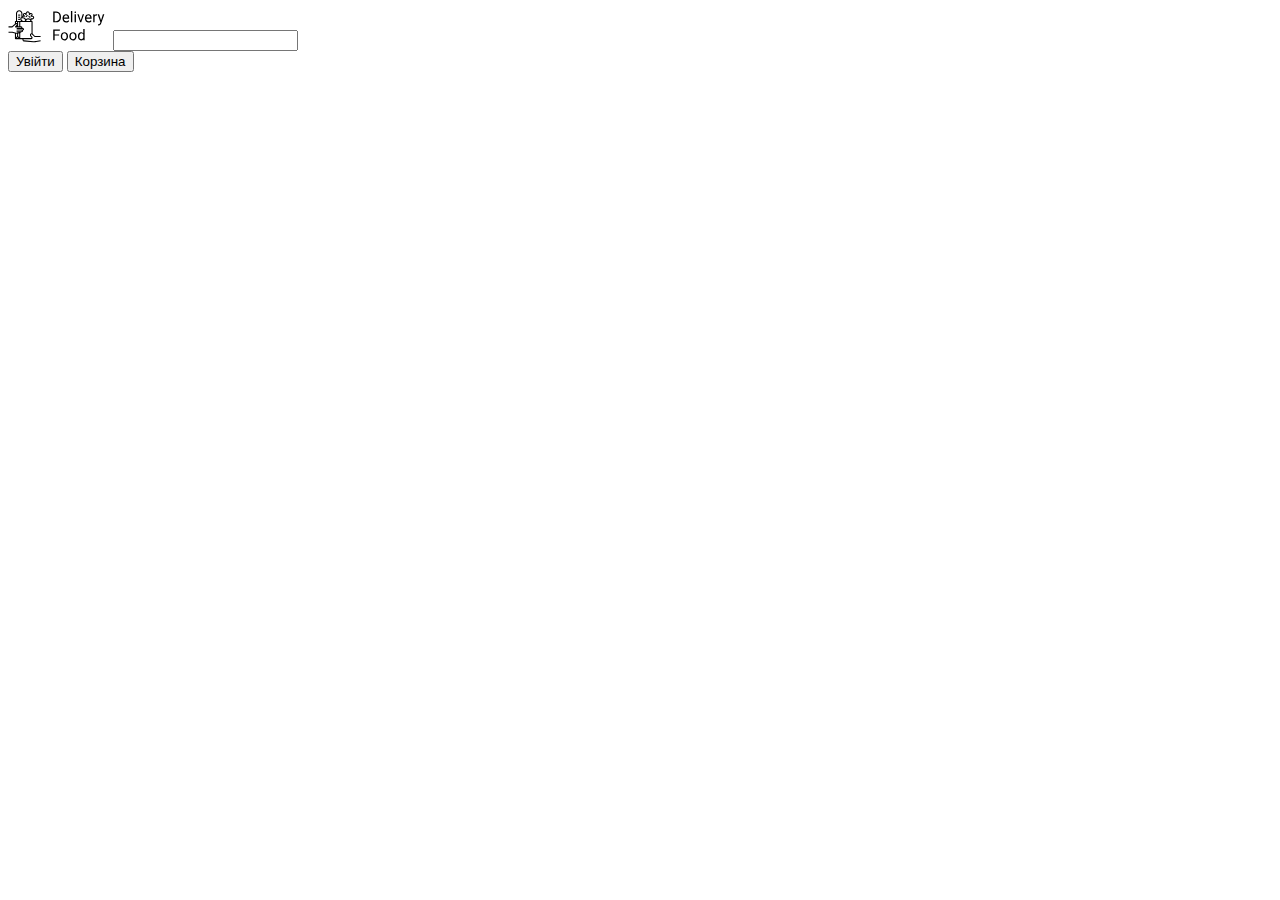
==== index.html @ 62c5caa9 "add Project" ====
<!DOCTYPE html>
<html lang="en">

<head>
    <meta charset="UTF-8">
    <meta http-equiv="X-UA-Compatible" content="IE=edge">
    <meta name="viewport" content="width=device-width, initial-scale=1.0">
    <title>Delivery</title>
    <link rel="styleheet" href="css/style.css">
</head>

<body>
    <div class="container">
        <!-- Шапка сторінки -->
        <header class="header">
            <!-- Лого -->
            <img src="img\logo.svg" alt="Logo" class="logo">
            <input type="text" class="input search-input">
            <div class="buttons">
                <button class="button">
                    Увійти
                </button>

                <button class="button">
                    Корзина
                </button>
            </div>
        </header>
    </div>
</body>
</html>
---- css/style.css ----
*{
    box-sizing: border-box;
}

.container{
    max-width: 1200px;
    margin: auto;
}

.header{
    display: flex;
    align-items: center;
    justify-content: space-between;
}

.search-input{
    background: #FFFFFF;
    border: 1px solid #D9D9D9;
    border-radius: 2px;
    height: 40px;
    width: 690px;
    font-size: 16px;
    line-height: 24px;
    background-image: url(../img/home.svg);
    background-repeat: no-repeat;
}
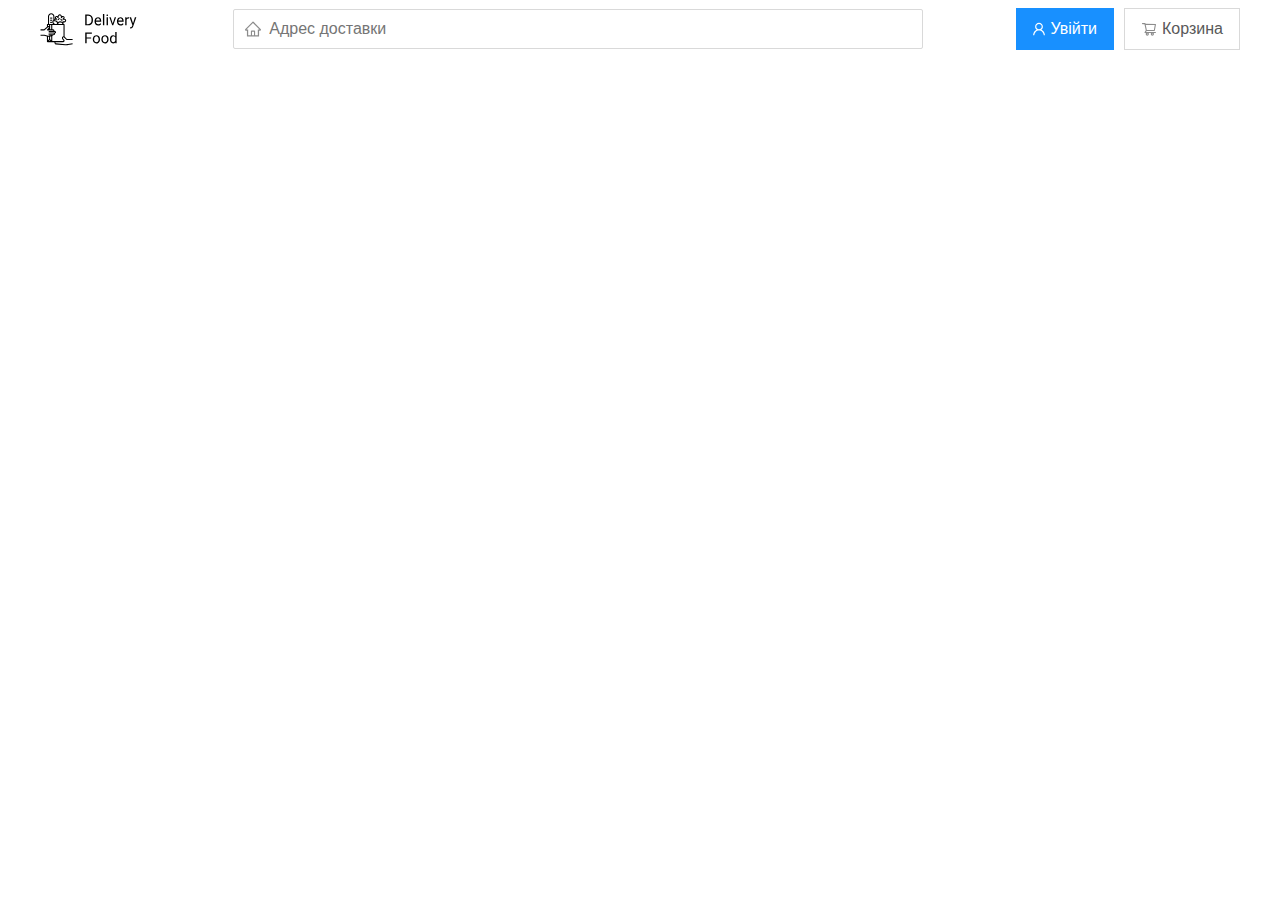
==== commit b3040ca3: "fix errors" ====
--- a/index.html
+++ b/index.html
@@ -1,12 +1,12 @@
 <!DOCTYPE html>
-<html lang="en">
+<html lang="X-UA-Compatible">
 
 <head>
     <meta charset="UTF-8">
     <meta http-equiv="X-UA-Compatible" content="IE=edge">
     <meta name="viewport" content="width=device-width, initial-scale=1.0">
     <title>Delivery</title>
-    <link rel="styleheet" href="css/style.css">
+    <link rel="stylesheet" href="css/style.css">
 </head>
 
 <body>
@@ -15,14 +15,16 @@
         <header class="header">
             <!-- Лого -->
             <img src="img\logo.svg" alt="Logo" class="logo">
-            <input type="text" class="input search-input">
+            <input type="text" class="input search-input" placeholder="Aдрес доставки">
             <div class="buttons">
-                <button class="button">
-                    Увійти
+                <button class="button button-primary">
+                    <img src="img/user.svg" alt="user" class="button-icon">
+                    <span classa="button-text">Увійти</span>
                 </button>
 
                 <button class="button">
-                    Корзина
+                    <img src="img/shopping-cart.svg" alt="shopping cart" class="button-icon">
+                    <span classa="button-text">Корзина</span>
                 </button>
             </div>
         </header>
--- a/css/style.css
+++ b/css/style.css
@@ -23,4 +23,34 @@
     line-height: 24px;
     background-image: url(../img/home.svg);
     background-repeat: no-repeat;
-}+    background-position: left 11px center;
+    padding-left: 35px;
+}
+
+.buttons{
+    display: flex;
+    align-items: center;
+}
+
+.button{
+    display: flex;
+    align-items: center;
+    padding: 8px 16px;
+    background: #FFFFFF;
+    border: 1px solid #D9D9D9;
+    box-shadow: 0px 0px 2px rgba(0, 0, 0, 0.0015);
+    color: #595959;
+    font-size: 16px;
+    line-height: 24px;
+}
+
+.button-primary{
+    background: #1890FF;
+    border: 1px solid #1890FF;
+    color: #FFFFFF;
+    margin-right: 10px;
+}
+
+.button-icon{
+    margin-right: 6px;
+}
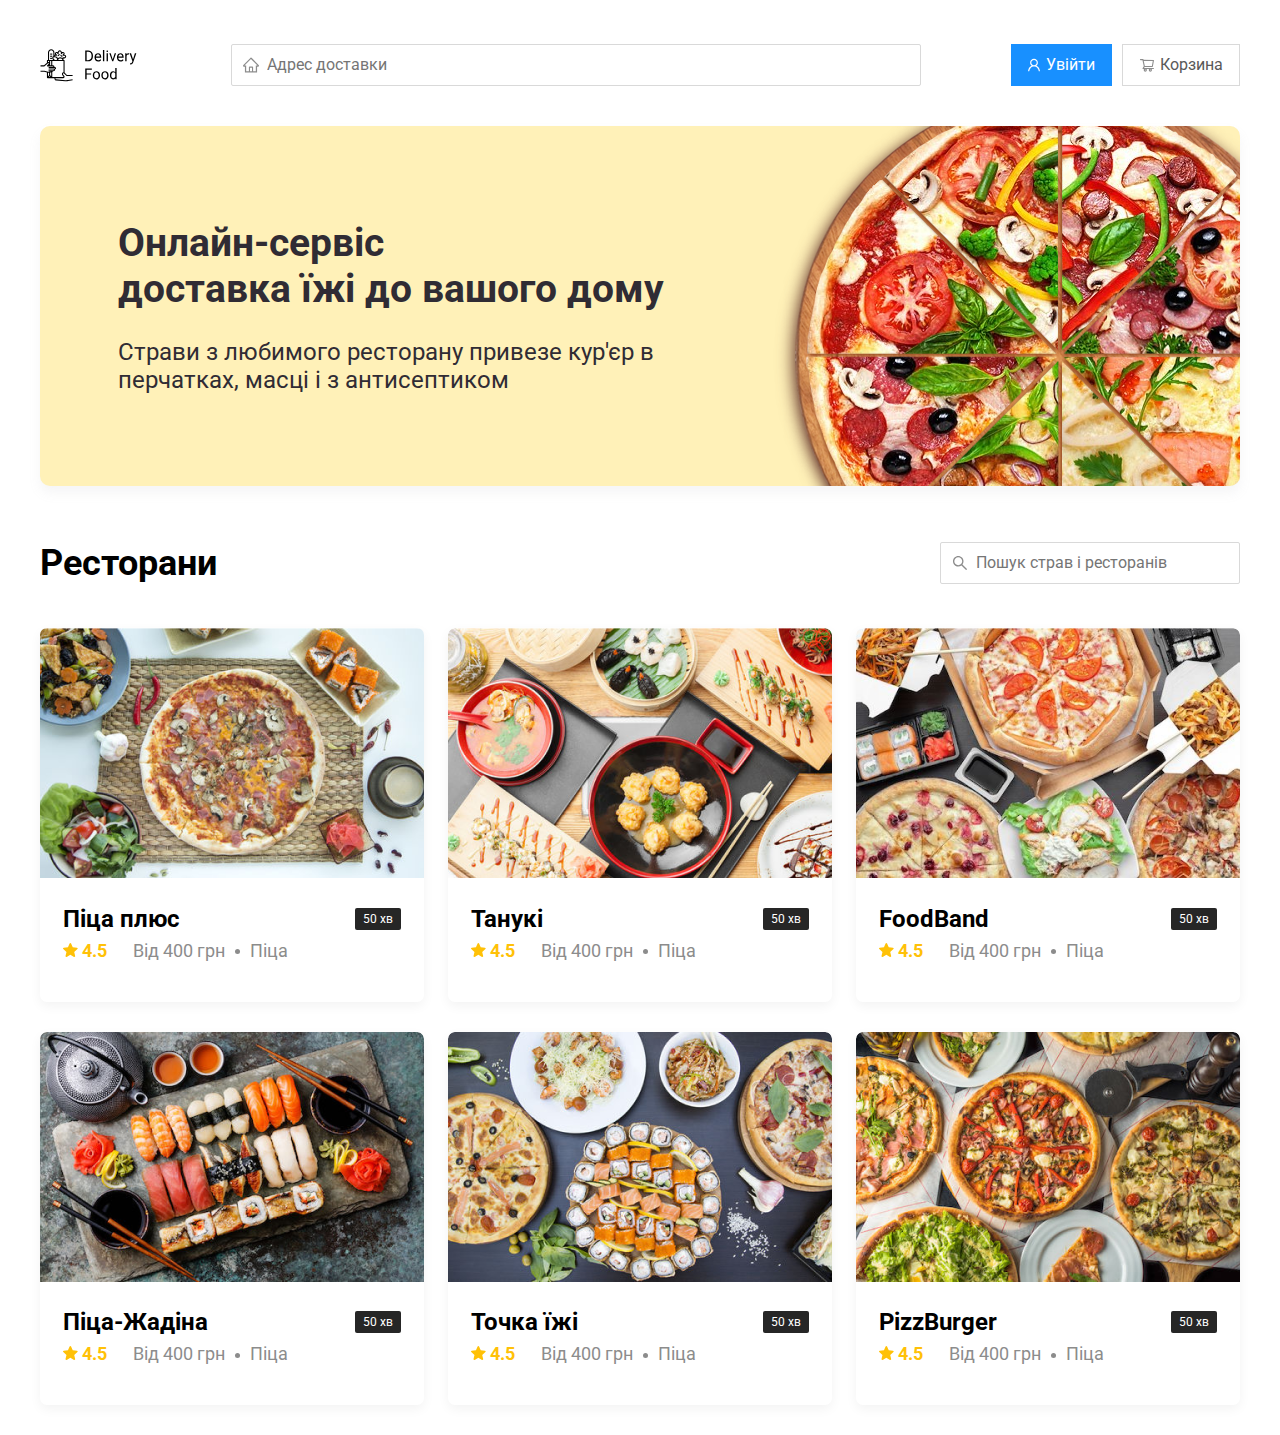
==== commit de21443b: "add cards and promo" ====
--- a/index.html
+++ b/index.html
@@ -6,7 +6,9 @@
     <meta http-equiv="X-UA-Compatible" content="IE=edge">
     <meta name="viewport" content="width=device-width, initial-scale=1.0">
     <title>Delivery</title>
+    <link href="https://fonts.googleapis.com/css2?family=Roboto:wght@400;700&display=swap" rel="stylesheet">
     <link rel="stylesheet" href="css/style.css">
+    <link rel="stylesheet" href="css/normalize.css">
 </head>
 
 <body>
@@ -15,7 +17,7 @@
         <header class="header">
             <!-- Лого -->
             <img src="img\logo.svg" alt="Logo" class="logo">
-            <input type="text" class="input search-input" placeholder="Aдрес доставки">
+            <input type="text" class="input input-adress" placeholder="Aдрес доставки">
             <div class="buttons">
                 <button class="button button-primary">
                     <img src="img/user.svg" alt="user" class="button-icon">
@@ -28,6 +30,148 @@
                 </button>
             </div>
         </header>
+
+        <section class="promo">
+            <h1 class="promo-title">Онлайн-сервіс <br /> доставка їжі до вашого дому</h1>
+            <p class="promo-text">Страви з любимого ресторану привезе кур'єр в перчатках, масці і з антисептиком</p>
+        </section>
+            
+        <section class="restaurants">
+            <div class="section-heading">
+                <h2 class="section-title">Ресторани</h2>
+                <input type="text" class="input input-search" placeholder="Пошук страв і ресторанів">
+            </div>
+
+                             
+            <div class="cards">
+                <div class="card">
+                    <img src="img/image-1.png" alt="image" class="card-image">
+                    <div class="card-text">
+                        <div class="card-heading">
+                            <h3 class="card-title">Піца плюс</h3>
+                            <span class="card-tag tag">50 хв</span>
+                        </div>
+                        <!-- car-heading -->
+                        <div class="card-info">
+                            <div class="rating">
+                                <img src="img/rating.svg" alt="image" class="rating-star">
+                                4.5
+                            </div>
+                            <div class="price">Від 400 грн</div>
+                            <div class="category">Піца</div>
+                        </div>
+                        <!-- card-info -->
+                    </div>
+                </div>
+                <!-- card --> 
+
+                <div class="card">
+                    <img src="img/image-2.png" alt="image" class="card-image">
+                    <div class="card-text">
+                        <div class="card-heading">
+                            <h3 class="card-title">Танукі</h3>
+                            <span class="card-tag tag">50 хв</span>
+                        </div>
+                        <!-- car-heading -->
+                        <div class="card-info">
+                            <div class="rating">
+                                <img src="img/rating.svg" alt="image" class="rating-star">
+                                4.5
+                            </div>
+                            <div class="price">Від 400 грн</div>
+                            <div class="category">Піца</div>
+                        </div>
+                        <!-- card-info -->
+                    </div>
+                </div>
+                <!-- card --> 
+
+                <div class="card">
+                    <img src="img/image-3.png" alt="image" class="card-image">
+                    <div class="card-text">
+                        <div class="card-heading">
+                            <h3 class="card-title">FoodBand</h3>
+                            <span class="card-tag tag">50 хв</span>
+                        </div>
+                        <!-- car-heading -->
+                        <div class="card-info">
+                            <div class="rating">
+                                <img src="img/rating.svg" alt="image" class="rating-star">
+                                4.5
+                            </div>
+                            <div class="price">Від 400 грн</div>
+                            <div class="category">Піца</div>
+                        </div>
+                        <!-- card-info -->
+                    </div>
+                </div>
+                <!-- card --> 
+
+                <div class="card">
+                    <img src="img/image-4.png" alt="image" class="card-image">
+                    <div class="card-text">
+                        <div class="card-heading">
+                            <h3 class="card-title">Піца-Жадіна</h3>
+                            <span class="card-tag tag">50 хв</span>
+                        </div>
+                        <!-- car-heading -->
+                        <div class="card-info">
+                            <div class="rating">
+                                <img src="img/rating.svg" alt="image" class="rating-star">
+                                4.5
+                            </div>
+                            <div class="price">Від 400 грн</div>
+                            <div class="category">Піца</div>
+                        </div>
+                        <!-- card-info -->
+                    </div>
+                </div>
+                <!-- card --> 
+
+                <div class="card">
+                    <img src="img/image-5.png" alt="image" class="card-image">
+                    <div class="card-text">
+                        <div class="card-heading">
+                            <h3 class="card-title">Точка їжі</h3>
+                            <span class="card-tag tag">50 хв</span>
+                        </div>
+                        <!-- car-heading -->
+                        <div class="card-info">
+                            <div class="rating">
+                                <img src="img/rating.svg" alt="image" class="rating-star">
+                                4.5
+                            </div>
+                            <div class="price">Від 400 грн</div>
+                            <div class="category">Піца</div>
+                        </div>
+                        <!-- card-info -->
+                    </div>
+                </div>
+                <!-- card --> 
+
+                <div class="card">
+                    <img src="img/image-6.png" alt="image" class="card-image">
+                    <div class="card-text">
+                        <div class="card-heading">
+                            <h3 class="card-title">PizzBurger</h3>
+                            <span class="card-tag tag">50 хв</span>
+                        </div>
+                        <!-- car-heading -->
+                        <div class="card-info">
+                            <div class="rating">
+                                <img src="img/rating.svg" alt="image" class="rating-star">
+                                4.5
+                            </div>
+                            <div class="price">Від 400 грн</div>
+                            <div class="category">Піца</div>
+                        </div>
+                        <!-- card-info -->
+                    </div>
+                </div>
+                <!-- card --> 
+            </div>
+            <!-- cards --> 
+        </section>
     </div>
 </body>
 </html>--- a/css/style.css
+++ b/css/style.css
@@ -11,20 +11,34 @@
     display: flex;
     align-items: center;
     justify-content: space-between;
-}
-
-.search-input{
+    margin-bottom: 40px;
+}
+
+.input{
     background: #FFFFFF;
     border: 1px solid #D9D9D9;
-    border-radius: 2px;
-    height: 40px;
-    width: 690px;
+    border-radius: 2px; 
     font-size: 16px;
     line-height: 24px;
-    background-image: url(../img/home.svg);
+    padding: 8px;
+    padding-left: 35px;
     background-repeat: no-repeat;
     background-position: left 11px center;
-    padding-left: 35px;
+}
+
+.input-adress{
+    width: 690px;
+    background-image: url(../img/home.svg);
+}
+
+.input-search{
+    width: 300px;
+    background-image: url(../img/search.svg);
+}
+
+body{
+    font-family: 'Roboto', sans-serif;
+    padding-top: 44px;
 }
 
 .buttons{
@@ -54,3 +68,136 @@
 .button-icon{
     margin-right: 6px;
 }
+
+.promo{
+    box-shadow: 0px 7px 12px rgba(158, 158, 163, 0.1);
+    background: #FFF1B8 url(../img/promo-image.png) no-repeat top -50px right -100px;
+    border-radius: 10px;
+    padding: 68px 78px;
+    margin-bottom: 56px;
+}
+
+.promo-title{
+    font-style: normal;
+    font-weight: bold;
+    font-size: 39px;
+    line-height: 46px;
+    color: #302C34;
+
+}
+
+.promo-text{
+    font-style: normal;
+    font-weight: normal;
+    font-size: 24px;
+    line-height: 28px;
+    color: #302C34;
+    max-width: 538px;   
+}
+
+.section-heading{
+    display: flex;
+    align-items: center;
+    justify-content: space-between;
+    margin-bottom: 44px;
+}
+
+.section-title{
+    font-style: normal;
+    font-weight: bold;
+    font-size: 36px;
+    line-height: 42px;
+    color: #000000;
+    margin: 0;
+}
+
+.cards{
+    display: flex;
+    align-items: flex-start;
+    flex-wrap: wrap;
+    justify-content: space-between;
+}
+
+.card{
+    background: #FFFFFF;
+    box-shadow: 0px 4px 12px rgba(0, 0, 0, 0.05);
+    border-radius: 7px;
+    overflow: hidden;
+    margin-bottom: 30px;
+}
+
+.card-image{  
+    width: 384px;
+    height: 250px;
+    object-fit: cover;
+}
+
+.card-text{
+    padding-top: 20px;
+    padding-bottom: 35px;
+    padding-left: 23px;
+    padding-right: 23px;
+}
+
+.card-heading{
+    display: flex;
+    align-items: center;
+    justify-content: space-between;
+}
+
+.card-title{
+    margin: 0;
+    font-style: normal;
+    font-weight: bold;
+    font-size: 24px;
+    line-height: 32px;
+}
+
+.card-tag{
+    font-style: normal;
+    font-weight: normal;
+    font-size: 12px;
+    line-height: 20px;
+    color: #FFFFFF;
+    background: #262626;
+    border-radius: 2px;
+    padding: 1px 8px;
+}
+
+.card-info{
+    display: flex;
+    align-items: center;
+}
+
+.rating{
+    margin-right: 26px;
+    font-style: normal;
+    font-weight: bold;
+    font-size: 18px;
+    line-height: 32px;
+    color: #FFC107;
+}
+
+.price, .category{
+    font-style: normal;
+    font-weight: normal;
+    font-size: 18px;
+    line-height: 32px;
+    color: #8C8C8C;
+
+}
+
+.price{
+    margin-right: 10px;
+}
+
+.price::after{
+    content: "";
+    width: 5px;
+    height: 5px;
+    background-color: #8C8C8C;
+    display: inline-block;
+    vertical-align: middle;
+    border-radius: 50%;
+    margin-left: 10px;
+}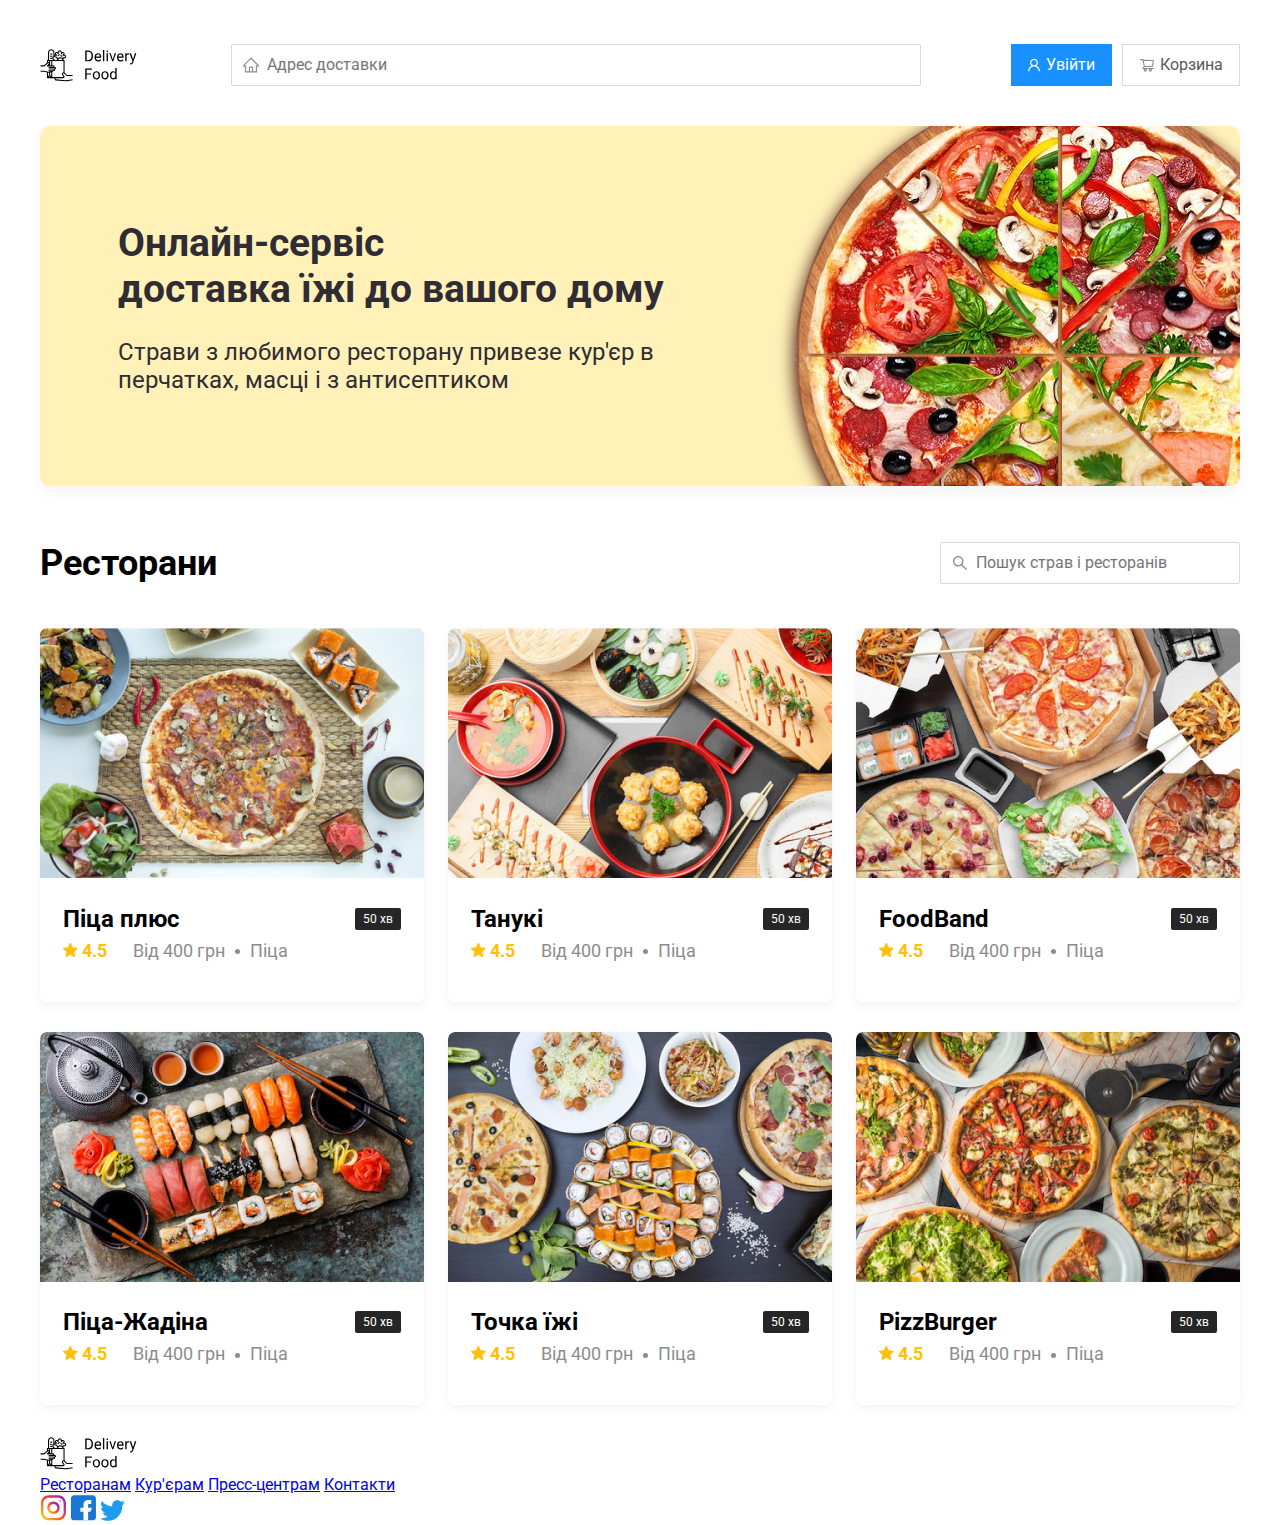
==== commit 3c2e0059: "add footer, replace container" ====
--- a/index.html
+++ b/index.html
@@ -30,148 +30,175 @@
                 </button>
             </div>
         </header>
-
-        <section class="promo">
-            <h1 class="promo-title">Онлайн-сервіс <br /> доставка їжі до вашого дому</h1>
-            <p class="promo-text">Страви з любимого ресторану привезе кур'єр в перчатках, масці і з антисептиком</p>
-        </section>
-            
-        <section class="restaurants">
-            <div class="section-heading">
-                <h2 class="section-title">Ресторани</h2>
-                <input type="text" class="input input-search" placeholder="Пошук страв і ресторанів">
+    </div>
+    <!-- /.container -->
+    
+    <main class="main">
+        <div class="container">
+            <section class="promo">
+                <h1 class="promo-title">Онлайн-сервіс <br /> доставка їжі до вашого дому</h1>
+                <p class="promo-text">Страви з любимого ресторану привезе кур'єр в перчатках, масці і з антисептиком</p>
+            </section>
+                
+            <section class="restaurants">
+                <div class="section-heading">
+                    <h2 class="section-title">Ресторани</h2>
+                    <input type="text" class="input input-search" placeholder="Пошук страв і ресторанів">
+                </div>
+    
+                                 
+                <div class="cards">
+                    <div class="card">
+                        <img src="img/image-1.png" alt="image" class="card-image">
+                        <div class="card-text">
+                            <div class="card-heading">
+                                <h3 class="card-title">Піца плюс</h3>
+                                <span class="card-tag tag">50 хв</span>
+                            </div>
+                            <!-- car-heading -->
+                            <div class="card-info">
+                                <div class="rating">
+                                    <img src="img/rating.svg" alt="image" class="rating-star">
+                                    4.5
+                                </div>
+                                <div class="price">Від 400 грн</div>
+                                <div class="category">Піца</div>
+                            </div>
+                            <!-- card-info -->
+                        </div>
+                    </div>
+                    <!-- card --> 
+    
+                    <div class="card">
+                        <img src="img/image-2.png" alt="image" class="card-image">
+                        <div class="card-text">
+                            <div class="card-heading">
+                                <h3 class="card-title">Танукі</h3>
+                                <span class="card-tag tag">50 хв</span>
+                            </div>
+                            <!-- car-heading -->
+                            <div class="card-info">
+                                <div class="rating">
+                                    <img src="img/rating.svg" alt="image" class="rating-star">
+                                    4.5
+                                </div>
+                                <div class="price">Від 400 грн</div>
+                                <div class="category">Піца</div>
+                            </div>
+                            <!-- card-info -->
+                        </div>
+                    </div>
+                    <!-- card --> 
+    
+                    <div class="card">
+                        <img src="img/image-3.png" alt="image" class="card-image">
+                        <div class="card-text">
+                            <div class="card-heading">
+                                <h3 class="card-title">FoodBand</h3>
+                                <span class="card-tag tag">50 хв</span>
+                            </div>
+                            <!-- car-heading -->
+                            <div class="card-info">
+                                <div class="rating">
+                                    <img src="img/rating.svg" alt="image" class="rating-star">
+                                    4.5
+                                </div>
+                                <div class="price">Від 400 грн</div>
+                                <div class="category">Піца</div>
+                            </div>
+                            <!-- card-info -->
+                        </div>
+                    </div>
+                    <!-- card --> 
+    
+                    <div class="card">
+                        <img src="img/image-4.png" alt="image" class="card-image">
+                        <div class="card-text">
+                            <div class="card-heading">
+                                <h3 class="card-title">Піца-Жадіна</h3>
+                                <span class="card-tag tag">50 хв</span>
+                            </div>
+                            <!-- car-heading -->
+                            <div class="card-info">
+                                <div class="rating">
+                                    <img src="img/rating.svg" alt="image" class="rating-star">
+                                    4.5
+                                </div>
+                                <div class="price">Від 400 грн</div>
+                                <div class="category">Піца</div>
+                            </div>
+                            <!-- card-info -->
+                        </div>
+                    </div>
+                    <!-- card --> 
+    
+                    <div class="card">
+                        <img src="img/image-5.png" alt="image" class="card-image">
+                        <div class="card-text">
+                            <div class="card-heading">
+                                <h3 class="card-title">Точка їжі</h3>
+                                <span class="card-tag tag">50 хв</span>
+                            </div>
+                            <!-- car-heading -->
+                            <div class="card-info">
+                                <div class="rating">
+                                    <img src="img/rating.svg" alt="image" class="rating-star">
+                                    4.5
+                                </div>
+                                <div class="price">Від 400 грн</div>
+                                <div class="category">Піца</div>
+                            </div>
+                            <!-- card-info -->
+                        </div>
+                    </div>
+                    <!-- card --> 
+    
+                    <div class="card">
+                        <img src="img/image-6.png" alt="image" class="card-image">
+                        <div class="card-text">
+                            <div class="card-heading">
+                                <h3 class="card-title">PizzBurger</h3>
+                                <span class="card-tag tag">50 хв</span>
+                            </div>
+                            <!-- car-heading -->
+                            <div class="card-info">
+                                <div class="rating">
+                                    <img src="img/rating.svg" alt="image" class="rating-star">
+                                    4.5
+                                </div>
+                                <div class="price">Від 400 грн</div>
+                                <div class="category">Піца</div>
+                            </div>
+                            <!-- card-info -->
+                        </div>
+                    </div>
+                    <!-- card --> 
+                </div>
+                <!-- cards --> 
+            </section>
+        </div>
+        <!-- /.container -->
+    </main>
+
+    <footer class="footer">
+        <div class="container">
+            <div class="footer-block">
+                <img src="img/logo.svg" alt="logo" class="logo footer-logo">
+                <nav class="footer-nav">
+                    <a href="#" class="footer-link">Ресторанам</a>
+                    <a href="#" class="footer-link">Кур'єрам</a>
+                    <a href="#" class="footer-link">Пресс-центрам</a>
+                    <a href="#" class="footer-link">Контакти</a>
+                </nav>
+                <div class="social-links">
+                    <a href="#" class="social-link"><img src="img/instagram.svg" alt="instagram"></a>
+                    <a href="#" class="social-link"><img src="img/facebook.svg" alt="facebook"></a>
+                    <a href="#" class="social-link"><img src="img/twitter.svg " width="25px" alt="twitter"></a>
+                </div>
+                <!-- /.social-links -->
             </div>
-
-                             
-            <div class="cards">
-                <div class="card">
-                    <img src="img/image-1.png" alt="image" class="card-image">
-                    <div class="card-text">
-                        <div class="card-heading">
-                            <h3 class="card-title">Піца плюс</h3>
-                            <span class="card-tag tag">50 хв</span>
-                        </div>
-                        <!-- car-heading -->
-                        <div class="card-info">
-                            <div class="rating">
-                                <img src="img/rating.svg" alt="image" class="rating-star">
-                                4.5
-                            </div>
-                            <div class="price">Від 400 грн</div>
-                            <div class="category">Піца</div>
-                        </div>
-                        <!-- card-info -->
-                    </div>
-                </div>
-                <!-- card --> 
-
-                <div class="card">
-                    <img src="img/image-2.png" alt="image" class="card-image">
-                    <div class="card-text">
-                        <div class="card-heading">
-                            <h3 class="card-title">Танукі</h3>
-                            <span class="card-tag tag">50 хв</span>
-                        </div>
-                        <!-- car-heading -->
-                        <div class="card-info">
-                            <div class="rating">
-                                <img src="img/rating.svg" alt="image" class="rating-star">
-                                4.5
-                            </div>
-                            <div class="price">Від 400 грн</div>
-                            <div class="category">Піца</div>
-                        </div>
-                        <!-- card-info -->
-                    </div>
-                </div>
-                <!-- card --> 
-
-                <div class="card">
-                    <img src="img/image-3.png" alt="image" class="card-image">
-                    <div class="card-text">
-                        <div class="card-heading">
-                            <h3 class="card-title">FoodBand</h3>
-                            <span class="card-tag tag">50 хв</span>
-                        </div>
-                        <!-- car-heading -->
-                        <div class="card-info">
-                            <div class="rating">
-                                <img src="img/rating.svg" alt="image" class="rating-star">
-                                4.5
-                            </div>
-                            <div class="price">Від 400 грн</div>
-                            <div class="category">Піца</div>
-                        </div>
-                        <!-- card-info -->
-                    </div>
-                </div>
-                <!-- card --> 
-
-                <div class="card">
-                    <img src="img/image-4.png" alt="image" class="card-image">
-                    <div class="card-text">
-                        <div class="card-heading">
-                            <h3 class="card-title">Піца-Жадіна</h3>
-                            <span class="card-tag tag">50 хв</span>
-                        </div>
-                        <!-- car-heading -->
-                        <div class="card-info">
-                            <div class="rating">
-                                <img src="img/rating.svg" alt="image" class="rating-star">
-                                4.5
-                            </div>
-                            <div class="price">Від 400 грн</div>
-                            <div class="category">Піца</div>
-                        </div>
-                        <!-- card-info -->
-                    </div>
-                </div>
-                <!-- card --> 
-
-                <div class="card">
-                    <img src="img/image-5.png" alt="image" class="card-image">
-                    <div class="card-text">
-                        <div class="card-heading">
-                            <h3 class="card-title">Точка їжі</h3>
-                            <span class="card-tag tag">50 хв</span>
-                        </div>
-                        <!-- car-heading -->
-                        <div class="card-info">
-                            <div class="rating">
-                                <img src="img/rating.svg" alt="image" class="rating-star">
-                                4.5
-                            </div>
-                            <div class="price">Від 400 грн</div>
-                            <div class="category">Піца</div>
-                        </div>
-                        <!-- card-info -->
-                    </div>
-                </div>
-                <!-- card --> 
-
-                <div class="card">
-                    <img src="img/image-6.png" alt="image" class="card-image">
-                    <div class="card-text">
-                        <div class="card-heading">
-                            <h3 class="card-title">PizzBurger</h3>
-                            <span class="card-tag tag">50 хв</span>
-                        </div>
-                        <!-- car-heading -->
-                        <div class="card-info">
-                            <div class="rating">
-                                <img src="img/rating.svg" alt="image" class="rating-star">
-                                4.5
-                            </div>
-                            <div class="price">Від 400 грн</div>
-                            <div class="category">Піца</div>
-                        </div>
-                        <!-- card-info -->
-                    </div>
-                </div>
-                <!-- card --> 
-            </div>
-            <!-- cards --> 
-        </section>
-    </div>
+            <!-- /.footer-block -->
+        </div>
+    </footer>
 </body>
 </html>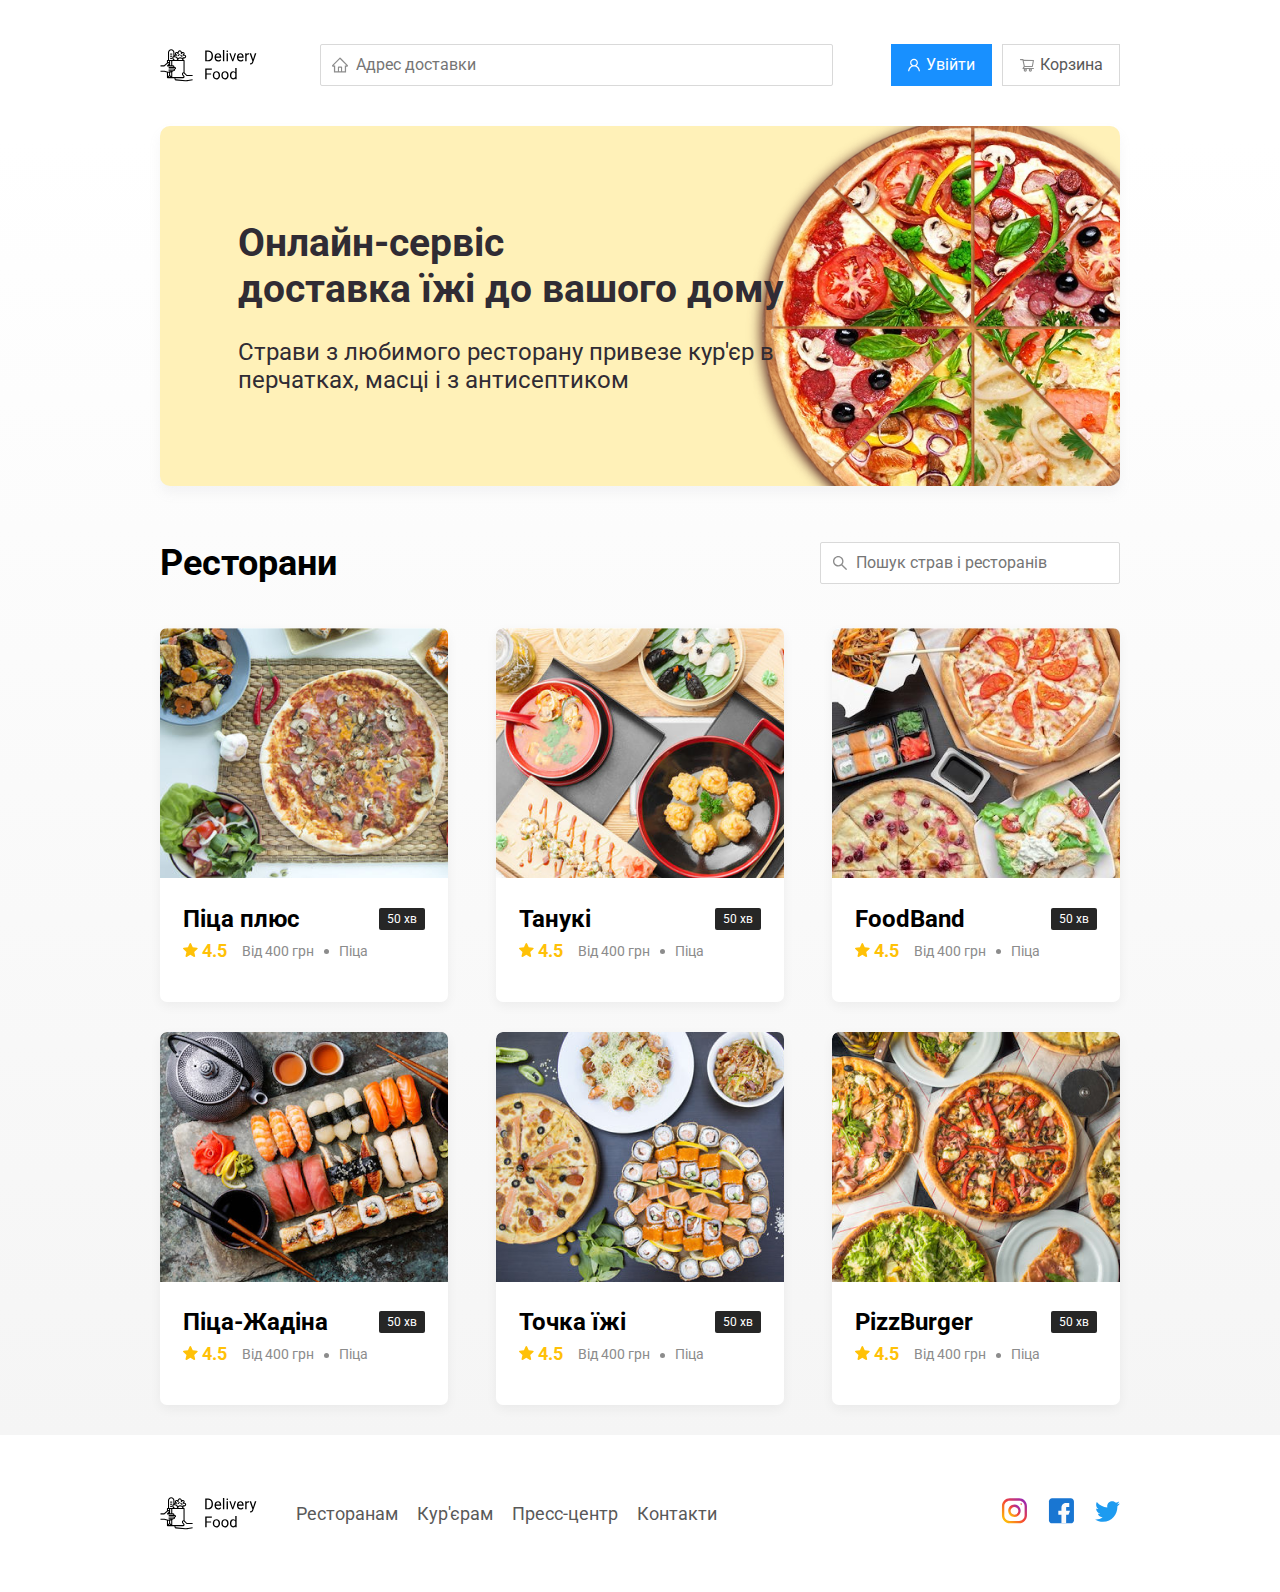
==== commit 17101b15: "fix text errors" ====
--- a/index.html
+++ b/index.html
@@ -21,12 +21,12 @@
             <div class="buttons">
                 <button class="button button-primary">
                     <img src="img/user.svg" alt="user" class="button-icon">
-                    <span classa="button-text">Увійти</span>
+                    <span class="button-text">Увійти</span>
                 </button>
 
                 <button class="button">
                     <img src="img/shopping-cart.svg" alt="shopping cart" class="button-icon">
-                    <span classa="button-text">Корзина</span>
+                    <span class="button-text">Корзина</span>
                 </button>
             </div>
         </header>
@@ -55,7 +55,7 @@
                                 <h3 class="card-title">Піца плюс</h3>
                                 <span class="card-tag tag">50 хв</span>
                             </div>
-                            <!-- car-heading -->
+                            <!-- card-heading -->
                             <div class="card-info">
                                 <div class="rating">
                                     <img src="img/rating.svg" alt="image" class="rating-star">
@@ -76,7 +76,7 @@
                                 <h3 class="card-title">Танукі</h3>
                                 <span class="card-tag tag">50 хв</span>
                             </div>
-                            <!-- car-heading -->
+                            <!-- card-heading -->
                             <div class="card-info">
                                 <div class="rating">
                                     <img src="img/rating.svg" alt="image" class="rating-star">
@@ -97,7 +97,7 @@
                                 <h3 class="card-title">FoodBand</h3>
                                 <span class="card-tag tag">50 хв</span>
                             </div>
-                            <!-- car-heading -->
+                            <!-- card-heading -->
                             <div class="card-info">
                                 <div class="rating">
                                     <img src="img/rating.svg" alt="image" class="rating-star">
@@ -118,7 +118,7 @@
                                 <h3 class="card-title">Піца-Жадіна</h3>
                                 <span class="card-tag tag">50 хв</span>
                             </div>
-                            <!-- car-heading -->
+                            <!-- card-heading -->
                             <div class="card-info">
                                 <div class="rating">
                                     <img src="img/rating.svg" alt="image" class="rating-star">
@@ -139,7 +139,7 @@
                                 <h3 class="card-title">Точка їжі</h3>
                                 <span class="card-tag tag">50 хв</span>
                             </div>
-                            <!-- car-heading -->
+                            <!-- card-heading -->
                             <div class="card-info">
                                 <div class="rating">
                                     <img src="img/rating.svg" alt="image" class="rating-star">
@@ -160,7 +160,7 @@
                                 <h3 class="card-title">PizzBurger</h3>
                                 <span class="card-tag tag">50 хв</span>
                             </div>
-                            <!-- car-heading -->
+                            <!-- card-heading -->
                             <div class="card-info">
                                 <div class="rating">
                                     <img src="img/rating.svg" alt="image" class="rating-star">
@@ -187,7 +187,7 @@
                 <nav class="footer-nav">
                     <a href="#" class="footer-link">Ресторанам</a>
                     <a href="#" class="footer-link">Кур'єрам</a>
-                    <a href="#" class="footer-link">Пресс-центрам</a>
+                    <a href="#" class="footer-link">Пресс-центр</a>
                     <a href="#" class="footer-link">Контакти</a>
                 </nav>
                 <div class="social-links">
--- a/css/style.css
+++ b/css/style.css
@@ -27,7 +27,7 @@
 }
 
 .input-adress{
-    width: 690px;
+    flex: 0.8;
     background-image: url(../img/home.svg);
 }
 
@@ -95,6 +95,10 @@
     max-width: 538px;   
 }
 
+.main{
+    background: linear-gradient(180deg, rgba(245, 245, 245, 0) 1.04%, #F5F5F5 100%);
+}
+
 .section-heading{
     display: flex;
     align-items: center;
@@ -124,6 +128,7 @@
     border-radius: 7px;
     overflow: hidden;
     margin-bottom: 30px;
+    flex-basis: 30%;
 }
 
 .card-image{  
@@ -167,6 +172,7 @@
 .card-info{
     display: flex;
     align-items: center;
+    flex-wrap: wrap;
 }
 
 .rating{
@@ -189,6 +195,13 @@
 
 .price{
     margin-right: 10px;
+}
+
+.category{
+    text-overflow: ellipsis;
+    overflow: hidden;
+    white-space: nowrap;
+    max-width: 120px;
 }
 
 .price::after{
@@ -200,4 +213,147 @@
     vertical-align: middle;
     border-radius: 50%;
     margin-left: 10px;
+}
+
+.footer{
+   padding: 60px 0; 
+}
+
+.footer-block{
+    display: flex;
+    align-items: center;
+    justify-content: space-between;
+}
+
+.footer-nav{
+    margin-right: auto;
+    margin-left: 35px;
+}
+
+.footer-link{
+    display: inline-block;
+    text-decoration: none;
+    font-family: 'Roboto';
+    font-style: normal;
+    font-weight: normal;
+    font-size: 18px;
+    line-height: 21px;
+    color: #595959;
+}
+
+.footer-link:not(:last-child){
+    margin-right: 15px;
+}
+
+.social-links{
+    display: flex;
+    align-items: center;
+}
+
+.social-link:not(:last-child){
+    margin-right: 21px;
+}
+
+@media (max-width: 1366px){
+    .container{
+        max-width: 960px;
+    }
+    .promo{
+        background-position: top -20px right -75px;
+        background-size: 450px;
+    }
+    .rating{
+        margin-right: 15px;
+    }
+    .category, .price{
+        font-size: 14px;
+    }
+}
+
+@media (max-width: 992px){
+    .container{
+        max-width: 750px;
+    }
+    .promo{
+        padding: 50px;
+        background-position: top -20px right -250px;
+        background-size: 440px;
+    }
+    .promo-text{
+        font-size: 18px;
+        max-width: 400px;
+    }
+    .card{
+        flex-basis: 49%;
+    }
+    .footer-link{
+        font-size: 16px;
+    }
+}
+
+@media (max-width: 768px){
+    .container{
+        max-width: 560px;
+    }
+    .promo{
+        padding: 50px;
+        background-position: top -20px right -250px;
+        background-size: 400px;
+    }
+    .promo-title{
+        font-size: 24px;
+        line-height: 1.4;
+    }
+    .promo-text{
+        margin-top: 0;
+    }
+    .card-info{
+        flex-wrap: wrap;
+    }
+    .rating{
+        flex-basis: 100%;
+    }
+    .card-title{
+        font-size: 18px;
+    }
+}
+
+@media (max-width: 578px){
+    .container{
+        width: 90%;
+    }
+    .header{
+        flex-wrap: wrap;
+    }
+    .input-adress{
+        margin-top: 15px;
+        order: 5;
+        flex: 1;
+    }
+    .promo{
+        padding: 50px;
+        background-position: top -90px right -190px;
+        background-size: 300px;
+    }
+    .promo-title{
+        margin-bottom: 10px;
+    }
+    .section-title{
+        font-size: 20px;
+    }
+    .card{
+        flex-basis: 100%;
+    }
+    .card-image{
+        width: 100%;
+    }
+    .footer-nav{
+        order: 0;
+    }
+    .footer-logo{
+        order: 1;
+    }
+    .social-links{
+        order: 2;
+    }
 }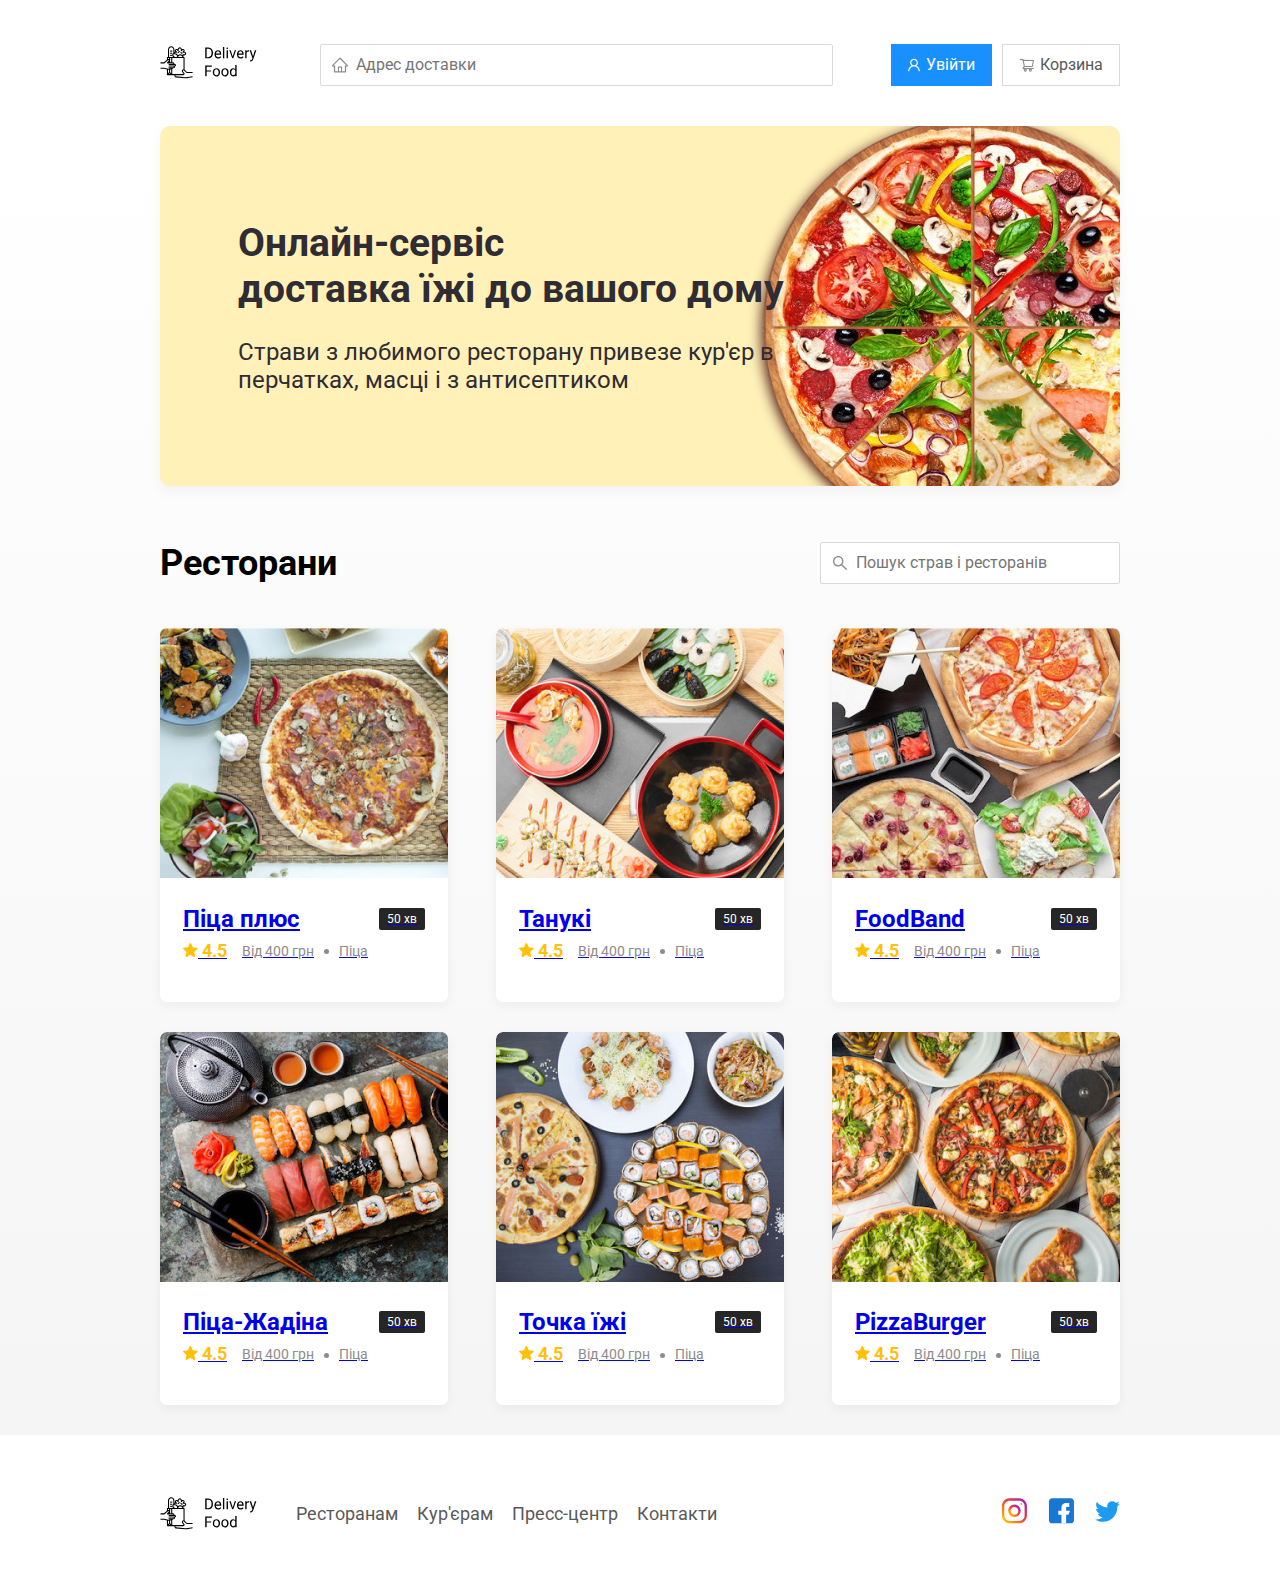
==== commit c64641a4: "add links to next pages" ====
--- a/index.html
+++ b/index.html
@@ -16,7 +16,9 @@
         <!-- Шапка сторінки -->
         <header class="header">
             <!-- Лого -->
-            <img src="img\logo.svg" alt="Logo" class="logo">
+            <a href="index.html" class="logo">
+                <img src="img\logo.svg" alt="Logo" class="logo">
+            </a>
             <input type="text" class="input input-adress" placeholder="Aдрес доставки">
             <div class="buttons">
                 <button class="button button-primary">
@@ -48,7 +50,7 @@
     
                                  
                 <div class="cards">
-                    <div class="card">
+                    <a href="restaurant.html" class="card">
                         <img src="img/image-1.png" alt="image" class="card-image">
                         <div class="card-text">
                             <div class="card-heading">
@@ -66,10 +68,11 @@
                             </div>
                             <!-- card-info -->
                         </div>
-                    </div>
-                    <!-- card --> 
-    
-                    <div class="card">
+                        <!-- card-text-->
+                    </a>
+                    <!-- card --> 
+    
+                    <a href="restaurant.html" class="card">
                         <img src="img/image-2.png" alt="image" class="card-image">
                         <div class="card-text">
                             <div class="card-heading">
@@ -87,10 +90,11 @@
                             </div>
                             <!-- card-info -->
                         </div>
-                    </div>
-                    <!-- card --> 
-    
-                    <div class="card">
+                        <!-- card-text-->
+                    </a>
+                    <!-- card --> 
+    
+                    <a href="restaurant.html" class="card">
                         <img src="img/image-3.png" alt="image" class="card-image">
                         <div class="card-text">
                             <div class="card-heading">
@@ -108,10 +112,11 @@
                             </div>
                             <!-- card-info -->
                         </div>
-                    </div>
-                    <!-- card --> 
-    
-                    <div class="card">
+                        <!-- card-text-->
+                    </a>
+                    <!-- card --> 
+    
+                    <a href="restaurant.html" class="card">
                         <img src="img/image-4.png" alt="image" class="card-image">
                         <div class="card-text">
                             <div class="card-heading">
@@ -129,10 +134,11 @@
                             </div>
                             <!-- card-info -->
                         </div>
-                    </div>
-                    <!-- card --> 
-    
-                    <div class="card">
+                        <!-- card-text-->
+                    </a>
+                    <!-- card --> 
+    
+                    <a href="restaurant.html" class="card">
                         <img src="img/image-5.png" alt="image" class="card-image">
                         <div class="card-text">
                             <div class="card-heading">
@@ -150,28 +156,30 @@
                             </div>
                             <!-- card-info -->
                         </div>
-                    </div>
-                    <!-- card --> 
-    
-                    <div class="card">
+                        <!-- card-text-->
+                    </a>
+                    <!-- card --> 
+    
+                    <a href="restaurant.html" class="card">
                         <img src="img/image-6.png" alt="image" class="card-image">
                         <div class="card-text">
                             <div class="card-heading">
-                                <h3 class="card-title">PizzBurger</h3>
-                                <span class="card-tag tag">50 хв</span>
-                            </div>
-                            <!-- card-heading -->
-                            <div class="card-info">
-                                <div class="rating">
-                                    <img src="img/rating.svg" alt="image" class="rating-star">
-                                    4.5
-                                </div>
-                                <div class="price">Від 400 грн</div>
-                                <div class="category">Піца</div>
-                            </div>
-                            <!-- card-info -->
-                        </div>
-                    </div>
+                                <h3 class="card-title">PizzaBurger</h3>
+                                <span class="card-tag tag">50 хв</span>
+                            </div>
+                            <!-- card-heading -->
+                            <div class="card-info">
+                                <div class="rating">
+                                    <img src="img/rating.svg" alt="image" class="rating-star">
+                                    4.5
+                                </div>
+                                <div class="price">Від 400 грн</div>
+                                <div class="category">Піца</div>
+                            </div>
+                            <!-- card-info -->
+                        </div>
+                        <!-- card-text-->
+                    </a>
                     <!-- card --> 
                 </div>
                 <!-- cards --> 
@@ -200,5 +208,8 @@
             <!-- /.footer-block -->
         </div>
     </footer>
+
+    <div class="modal"></div>
+
 </body>
 </html>--- a/css/style.css
+++ b/css/style.css
@@ -347,13 +347,70 @@
     .card-image{
         width: 100%;
     }
+
+    .footer{
+        padding: 30px 0;
+    }
+
+    .footer-block{
+        align-items: flex-start;
+    }
+
     .footer-nav{
+        margin-left: 0;
         order: 0;
     }
+
     .footer-logo{
+        margin-right: 15px;
         order: 1;
     }
     .social-links{
         order: 2;
     }
+}
+
+@media (max-width: 480px){
+    .button{
+        min-height: 40px;
+    }
+    
+    .button-icon{
+        margin: 0;
+    }
+
+    .button-text{
+        display: none;
+    }
+
+    .promo{
+        padding: 20px;
+    }
+
+    .section-heading{
+        flex-wrap: wrap;
+    }
+
+    .footer-block{
+        flex-wrap: wrap;
+        flex-direction: column;
+        align-items: center;
+    }
+
+    .footer-logo{
+        order: 0;
+        margin-bottom: 20px;
+    }
+
+    .footer-nav{
+        margin-bottom: 20px;
+        display: flex;
+        flex-direction: column;
+        margin-right: 0;
+        text-align: center;
+    }
+
+    .footer-link:not(:last-child){
+        margin-right: 0;
+    }
 }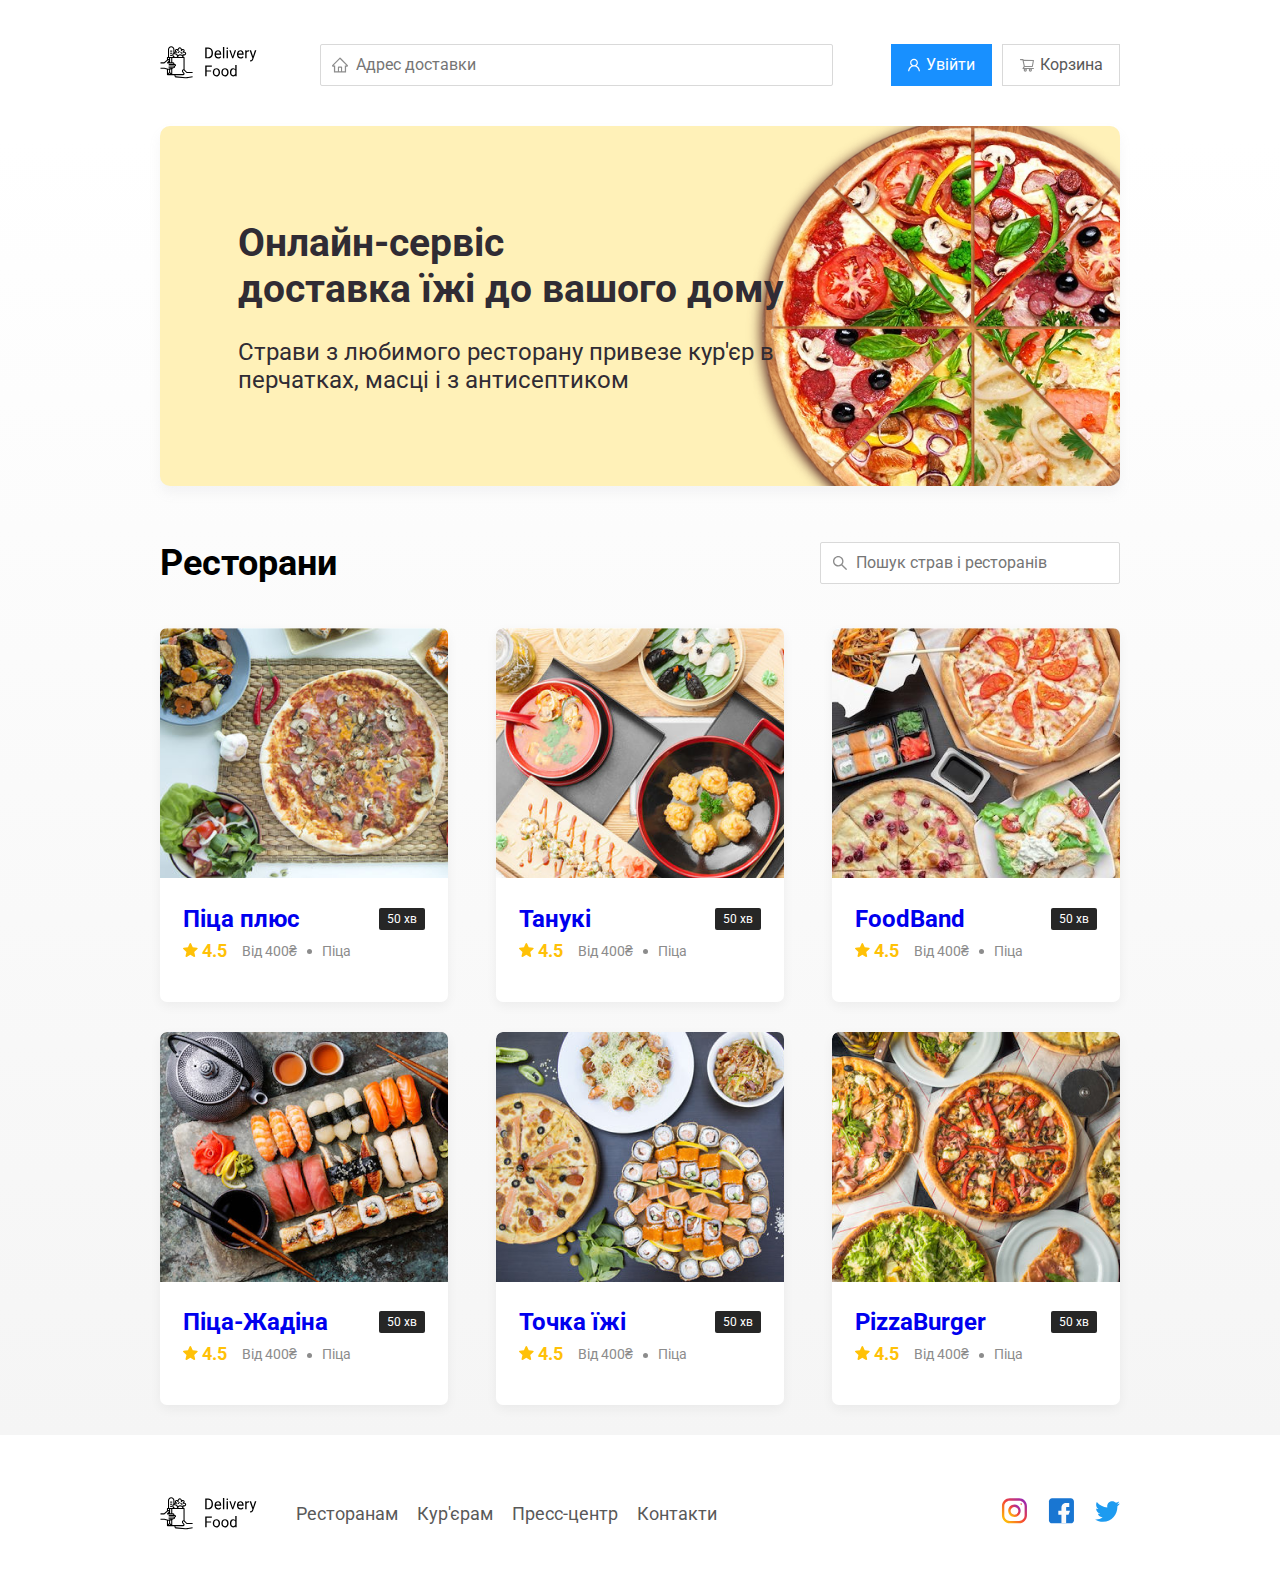
==== commit 170b5def: "delete some code" ====
--- a/index.html
+++ b/index.html
@@ -1,215 +1,212 @@
 <!DOCTYPE html>
 <html lang="X-UA-Compatible">
+    
+    <head>
+        <meta charset="UTF-8">
+        <meta http-equiv="X-UA-Compatible" content="IE=edge">
+        <meta name="viewport" content="width=device-width, initial-scale=1.0">
+        <title>Delivery</title>
+        <link href="https://fonts.googleapis.com/css2?family=Roboto:wght@400;700&display=swap" rel="stylesheet">
+        <link rel="stylesheet" href="css/style.css">
+        <link rel="stylesheet" href="css/normalize.css">
+    </head>
 
-<head>
-    <meta charset="UTF-8">
-    <meta http-equiv="X-UA-Compatible" content="IE=edge">
-    <meta name="viewport" content="width=device-width, initial-scale=1.0">
-    <title>Delivery</title>
-    <link href="https://fonts.googleapis.com/css2?family=Roboto:wght@400;700&display=swap" rel="stylesheet">
-    <link rel="stylesheet" href="css/style.css">
-    <link rel="stylesheet" href="css/normalize.css">
-</head>
+    <body>
+        <div class="container">
+            <!-- Шапка сторінки -->
+            <header class="header">
+                <!-- Лого -->
+                <a href="index.html" class="logo">
+                    <img src="img\logo.svg" alt="Logo" class="logo">
+                </a>
+                <input type="text" class="input input-adress" placeholder="Aдрес доставки">
+                <div class="buttons">
+                    <button class="button button-primary">
+                        <img src="img/user.svg" alt="user" class="button-icon">
+                        <span class="button-text">Увійти</span>
+                    </button>
 
-<body>
-    <div class="container">
-        <!-- Шапка сторінки -->
-        <header class="header">
-            <!-- Лого -->
-            <a href="index.html" class="logo">
-                <img src="img\logo.svg" alt="Logo" class="logo">
-            </a>
-            <input type="text" class="input input-adress" placeholder="Aдрес доставки">
-            <div class="buttons">
-                <button class="button button-primary">
-                    <img src="img/user.svg" alt="user" class="button-icon">
-                    <span class="button-text">Увійти</span>
-                </button>
-
-                <button class="button">
-                    <img src="img/shopping-cart.svg" alt="shopping cart" class="button-icon">
-                    <span class="button-text">Корзина</span>
-                </button>
-            </div>
-        </header>
-    </div>
-    <!-- /.container -->
-    
-    <main class="main">
-        <div class="container">
-            <section class="promo">
-                <h1 class="promo-title">Онлайн-сервіс <br /> доставка їжі до вашого дому</h1>
-                <p class="promo-text">Страви з любимого ресторану привезе кур'єр в перчатках, масці і з антисептиком</p>
-            </section>
-                
-            <section class="restaurants">
-                <div class="section-heading">
-                    <h2 class="section-title">Ресторани</h2>
-                    <input type="text" class="input input-search" placeholder="Пошук страв і ресторанів">
+                    <button class="button">
+                        <img src="img/shopping-cart.svg" alt="shopping cart" class="button-icon">
+                        <span class="button-text">Корзина</span>
+                    </button>
                 </div>
-    
-                                 
-                <div class="cards">
-                    <a href="restaurant.html" class="card">
-                        <img src="img/image-1.png" alt="image" class="card-image">
-                        <div class="card-text">
-                            <div class="card-heading">
-                                <h3 class="card-title">Піца плюс</h3>
-                                <span class="card-tag tag">50 хв</span>
-                            </div>
-                            <!-- card-heading -->
-                            <div class="card-info">
-                                <div class="rating">
-                                    <img src="img/rating.svg" alt="image" class="rating-star">
-                                    4.5
-                                </div>
-                                <div class="price">Від 400 грн</div>
-                                <div class="category">Піца</div>
-                            </div>
-                            <!-- card-info -->
-                        </div>
-                        <!-- card-text-->
-                    </a>
-                    <!-- card --> 
-    
-                    <a href="restaurant.html" class="card">
-                        <img src="img/image-2.png" alt="image" class="card-image">
-                        <div class="card-text">
-                            <div class="card-heading">
-                                <h3 class="card-title">Танукі</h3>
-                                <span class="card-tag tag">50 хв</span>
-                            </div>
-                            <!-- card-heading -->
-                            <div class="card-info">
-                                <div class="rating">
-                                    <img src="img/rating.svg" alt="image" class="rating-star">
-                                    4.5
-                                </div>
-                                <div class="price">Від 400 грн</div>
-                                <div class="category">Піца</div>
-                            </div>
-                            <!-- card-info -->
-                        </div>
-                        <!-- card-text-->
-                    </a>
-                    <!-- card --> 
-    
-                    <a href="restaurant.html" class="card">
-                        <img src="img/image-3.png" alt="image" class="card-image">
-                        <div class="card-text">
-                            <div class="card-heading">
-                                <h3 class="card-title">FoodBand</h3>
-                                <span class="card-tag tag">50 хв</span>
-                            </div>
-                            <!-- card-heading -->
-                            <div class="card-info">
-                                <div class="rating">
-                                    <img src="img/rating.svg" alt="image" class="rating-star">
-                                    4.5
-                                </div>
-                                <div class="price">Від 400 грн</div>
-                                <div class="category">Піца</div>
-                            </div>
-                            <!-- card-info -->
-                        </div>
-                        <!-- card-text-->
-                    </a>
-                    <!-- card --> 
-    
-                    <a href="restaurant.html" class="card">
-                        <img src="img/image-4.png" alt="image" class="card-image">
-                        <div class="card-text">
-                            <div class="card-heading">
-                                <h3 class="card-title">Піца-Жадіна</h3>
-                                <span class="card-tag tag">50 хв</span>
-                            </div>
-                            <!-- card-heading -->
-                            <div class="card-info">
-                                <div class="rating">
-                                    <img src="img/rating.svg" alt="image" class="rating-star">
-                                    4.5
-                                </div>
-                                <div class="price">Від 400 грн</div>
-                                <div class="category">Піца</div>
-                            </div>
-                            <!-- card-info -->
-                        </div>
-                        <!-- card-text-->
-                    </a>
-                    <!-- card --> 
-    
-                    <a href="restaurant.html" class="card">
-                        <img src="img/image-5.png" alt="image" class="card-image">
-                        <div class="card-text">
-                            <div class="card-heading">
-                                <h3 class="card-title">Точка їжі</h3>
-                                <span class="card-tag tag">50 хв</span>
-                            </div>
-                            <!-- card-heading -->
-                            <div class="card-info">
-                                <div class="rating">
-                                    <img src="img/rating.svg" alt="image" class="rating-star">
-                                    4.5
-                                </div>
-                                <div class="price">Від 400 грн</div>
-                                <div class="category">Піца</div>
-                            </div>
-                            <!-- card-info -->
-                        </div>
-                        <!-- card-text-->
-                    </a>
-                    <!-- card --> 
-    
-                    <a href="restaurant.html" class="card">
-                        <img src="img/image-6.png" alt="image" class="card-image">
-                        <div class="card-text">
-                            <div class="card-heading">
-                                <h3 class="card-title">PizzaBurger</h3>
-                                <span class="card-tag tag">50 хв</span>
-                            </div>
-                            <!-- card-heading -->
-                            <div class="card-info">
-                                <div class="rating">
-                                    <img src="img/rating.svg" alt="image" class="rating-star">
-                                    4.5
-                                </div>
-                                <div class="price">Від 400 грн</div>
-                                <div class="category">Піца</div>
-                            </div>
-                            <!-- card-info -->
-                        </div>
-                        <!-- card-text-->
-                    </a>
-                    <!-- card --> 
-                </div>
-                <!-- cards --> 
-            </section>
+            </header>
         </div>
         <!-- /.container -->
-    </main>
+        
+        <main class="main">
+            <div class="container">
+                <section class="promo">
+                    <h1 class="promo-title">Онлайн-сервіс <br /> доставка їжі до вашого дому</h1>
+                    <p class="promo-text">Страви з любимого ресторану привезе кур'єр в перчатках, масці і з антисептиком</p>
+                </section>
+                    
+                <section class="restaurants">
+                    <div class="section-heading">
+                        <h2 class="section-title">Ресторани</h2>
+                        <input type="text" class="input input-search" placeholder="Пошук страв і ресторанів">
+                    </div>
+        
+                                    
+                    <div class="cards">
+                        <a href="restaurant.html" class="card">
+                            <img src="img/image-1.png" alt="image" class="card-image">
+                            <div class="card-text">
+                                <div class="card-heading">
+                                    <h3 class="card-title">Піца плюс</h3>
+                                    <span class="card-tag tag">50 хв</span>
+                                </div>
+                                <!-- card-heading -->
+                                <div class="card-info">
+                                    <div class="rating">
+                                        <img src="img/rating.svg" alt="image" class="rating-star">
+                                        4.5
+                                    </div>
+                                    <div class="price">Від 400₴</div>
+                                    <div class="category">Піца</div>
+                                </div>
+                                <!-- card-info -->
+                            </div>
+                            <!-- card-text-->
+                        </a>
+                        <!-- card --> 
+        
+                        <a href="restaurant.html" class="card">
+                            <img src="img/image-2.png" alt="image" class="card-image">
+                            <div class="card-text">
+                                <div class="card-heading">
+                                    <h3 class="card-title">Танукі</h3>
+                                    <span class="card-tag tag">50 хв</span>
+                                </div>
+                                <!-- card-heading -->
+                                <div class="card-info">
+                                    <div class="rating">
+                                        <img src="img/rating.svg" alt="image" class="rating-star">
+                                        4.5
+                                    </div>
+                                    <div class="price">Від 400₴</div>
+                                    <div class="category">Піца</div>
+                                </div>
+                                <!-- card-info -->
+                            </div>
+                            <!-- card-text-->
+                        </a>
+                        <!-- card --> 
+        
+                        <a href="restaurant.html" class="card">
+                            <img src="img/image-3.png" alt="image" class="card-image">
+                            <div class="card-text">
+                                <div class="card-heading">
+                                    <h3 class="card-title">FoodBand</h3>
+                                    <span class="card-tag tag">50 хв</span>
+                                </div>
+                                <!-- card-heading -->
+                                <div class="card-info">
+                                    <div class="rating">
+                                        <img src="img/rating.svg" alt="image" class="rating-star">
+                                        4.5
+                                    </div>
+                                    <div class="price">Від 400₴</div>
+                                    <div class="category">Піца</div>
+                                </div>
+                                <!-- card-info -->
+                            </div>
+                            <!-- card-text-->
+                        </a>
+                        <!-- card --> 
+        
+                        <a href="restaurant.html" class="card">
+                            <img src="img/image-4.png" alt="image" class="card-image">
+                            <div class="card-text">
+                                <div class="card-heading">
+                                    <h3 class="card-title">Піца-Жадіна</h3>
+                                    <span class="card-tag tag">50 хв</span>
+                                </div>
+                                <!-- card-heading -->
+                                <div class="card-info">
+                                    <div class="rating">
+                                        <img src="img/rating.svg" alt="image" class="rating-star">
+                                        4.5
+                                    </div>
+                                    <div class="price">Від 400₴</div>
+                                    <div class="category">Піца</div>
+                                </div>
+                                <!-- card-info -->
+                            </div>
+                            <!-- card-text-->
+                        </a>
+                        <!-- card --> 
+        
+                        <a href="restaurant.html" class="card">
+                            <img src="img/image-5.png" alt="image" class="card-image">
+                            <div class="card-text">
+                                <div class="card-heading">
+                                    <h3 class="card-title">Точка їжі</h3>
+                                    <span class="card-tag tag">50 хв</span>
+                                </div>
+                                <!-- card-heading -->
+                                <div class="card-info">
+                                    <div class="rating">
+                                        <img src="img/rating.svg" alt="image" class="rating-star">
+                                        4.5
+                                    </div>
+                                    <div class="price">Від 400₴</div>
+                                    <div class="category">Піца</div>
+                                </div>
+                                <!-- card-info -->
+                            </div>
+                            <!-- card-text-->
+                        </a>
+                        <!-- card --> 
+        
+                        <a href="restaurant.html" class="card">
+                            <img src="img/image-6.png" alt="image" class="card-image">
+                            <div class="card-text">
+                                <div class="card-heading">
+                                    <h3 class="card-title">PizzaBurger</h3>
+                                    <span class="card-tag tag">50 хв</span>
+                                </div>
+                                <!-- card-heading -->
+                                <div class="card-info">
+                                    <div class="rating">
+                                        <img src="img/rating.svg" alt="image" class="rating-star">
+                                        4.5
+                                    </div>
+                                    <div class="price">Від 400₴</div>
+                                    <div class="category">Піца</div>
+                                </div>
+                                <!-- card-info -->
+                            </div>
+                            <!-- card-text-->
+                        </a>
+                        <!-- card --> 
+                    </div>
+                    <!-- cards --> 
+                </section>
+            </div>
+            <!-- /.container -->
+        </main>
 
-    <footer class="footer">
-        <div class="container">
-            <div class="footer-block">
-                <img src="img/logo.svg" alt="logo" class="logo footer-logo">
-                <nav class="footer-nav">
-                    <a href="#" class="footer-link">Ресторанам</a>
-                    <a href="#" class="footer-link">Кур'єрам</a>
-                    <a href="#" class="footer-link">Пресс-центр</a>
-                    <a href="#" class="footer-link">Контакти</a>
-                </nav>
-                <div class="social-links">
-                    <a href="#" class="social-link"><img src="img/instagram.svg" alt="instagram"></a>
-                    <a href="#" class="social-link"><img src="img/facebook.svg" alt="facebook"></a>
-                    <a href="#" class="social-link"><img src="img/twitter.svg " width="25px" alt="twitter"></a>
+        <footer class="footer">
+            <div class="container">
+                <div class="footer-block">
+                    <img src="img/logo.svg" alt="logo" class="logo footer-logo">
+                    <nav class="footer-nav">
+                        <a href="#" class="footer-link">Ресторанам</a>
+                        <a href="#" class="footer-link">Кур'єрам</a>
+                        <a href="#" class="footer-link">Пресс-центр</a>
+                        <a href="#" class="footer-link">Контакти</a>
+                    </nav>
+                    <div class="social-links">
+                        <a href="#" class="social-link"><img src="img/instagram.svg" alt="instagram"></a>
+                        <a href="#" class="social-link"><img src="img/facebook.svg" alt="facebook"></a>
+                        <a href="#" class="social-link"><img src="img/twitter.svg " width="25px" alt="twitter"></a>
+                    </div>
+                    <!-- /.social-links -->
                 </div>
-                <!-- /.social-links -->
+                <!-- /.footer-block -->
             </div>
-            <!-- /.footer-block -->
-        </div>
-    </footer>
-
-    <div class="modal"></div>
-
-</body>
+        </footer>
+    </body>
 </html>--- a/css/style.css
+++ b/css/style.css
@@ -34,6 +34,7 @@
 .input-search{
     width: 300px;
     background-image: url(../img/search.svg);
+    margin-left: auto;
 }
 
 body{
@@ -69,6 +70,10 @@
     margin-right: 6px;
 }
 
+.button-card-text{
+    margin-right: 10px;
+}
+
 .promo{
     box-shadow: 0px 7px 12px rgba(158, 158, 163, 0.1);
     background: #FFF1B8 url(../img/promo-image.png) no-repeat top -50px right -100px;
@@ -102,7 +107,6 @@
 .section-heading{
     display: flex;
     align-items: center;
-    justify-content: space-between;
     margin-bottom: 44px;
 }
 
@@ -113,6 +117,7 @@
     line-height: 42px;
     color: #000000;
     margin: 0;
+    margin-right: 30px;
 }
 
 .cards{
@@ -129,6 +134,7 @@
     overflow: hidden;
     margin-bottom: 30px;
     flex-basis: 30%;
+    text-decoration: none;
 }
 
 .card-image{  
@@ -156,6 +162,10 @@
     font-weight: bold;
     font-size: 24px;
     line-height: 32px;
+}
+
+.card-title-reg{
+    font-weight: 400;
 }
 
 .card-tag{
@@ -175,6 +185,19 @@
     flex-wrap: wrap;
 }
 
+.card-buttons{
+    display: flex;
+    align-items: center;
+    margin-top: 24px;
+}
+
+.card-price-bold{
+    font-weight: bold;
+    font-size: 20px;
+    line-height: 32px;
+    margin-left: 30px;
+}
+
 .rating{
     margin-right: 26px;
     font-style: normal;
@@ -195,6 +218,13 @@
 
 .price{
     margin-right: 10px;
+}
+
+.ingredients{
+    margin-top: 10px;
+    font-size: 15px;
+    line-height: 21px;
+    color: #8C8C8C;
 }
 
 .category{
@@ -310,7 +340,7 @@
     .card-info{
         flex-wrap: wrap;
     }
-    .rating{
+    .card .rating{
         flex-basis: 100%;
     }
     .card-title{
@@ -374,7 +404,7 @@
     .button{
         min-height: 40px;
     }
-    
+
     .button-icon{
         margin: 0;
     }
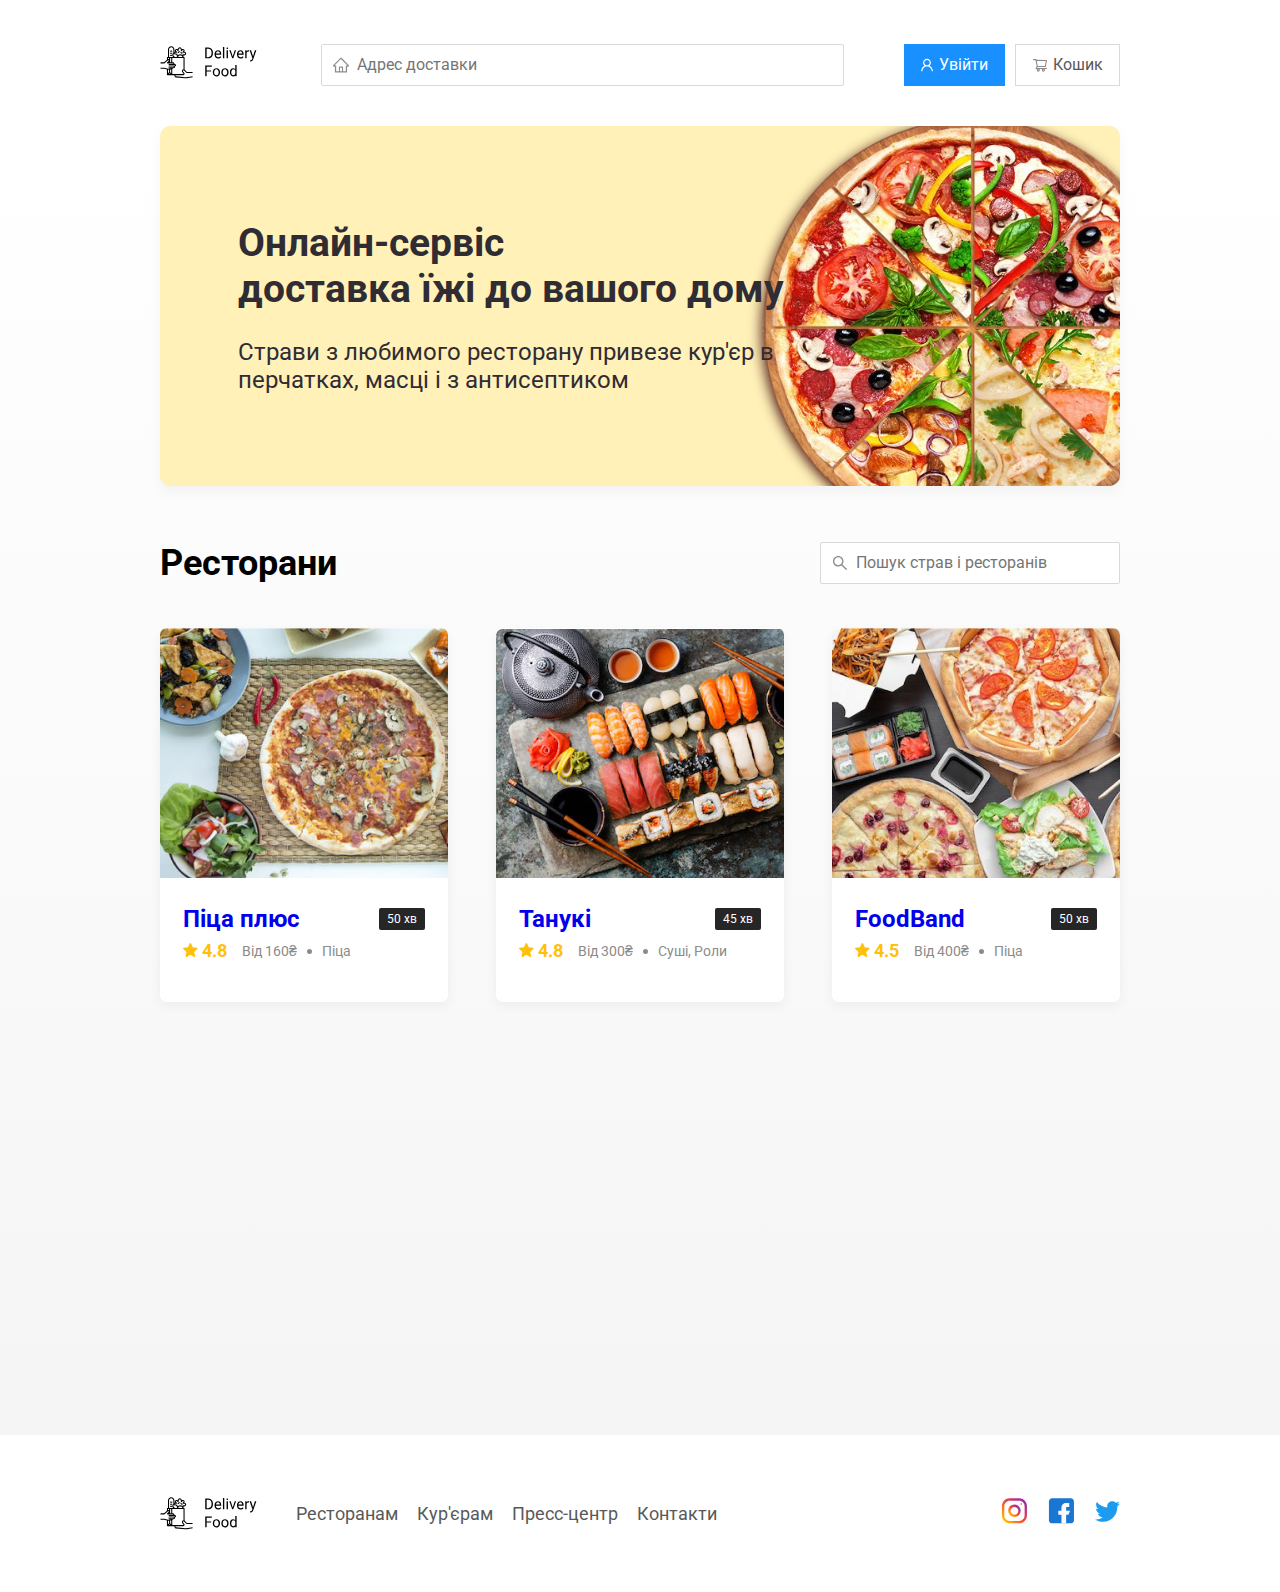
==== commit c9a2da4d: "change all links to pages, add modal menu, add animation" ====
--- a/index.html
+++ b/index.html
@@ -8,6 +8,7 @@
         <title>Delivery</title>
         <link href="https://fonts.googleapis.com/css2?family=Roboto:wght@400;700&display=swap" rel="stylesheet">
         <link rel="stylesheet" href="css/style.css">
+        <link rel="stylesheet" href="css/animate.css">
         <link rel="stylesheet" href="css/normalize.css">
     </head>
 
@@ -16,8 +17,8 @@
             <!-- Шапка сторінки -->
             <header class="header">
                 <!-- Лого -->
-                <a href="index.html" class="logo">
-                    <img src="img\logo.svg" alt="Logo" class="logo">
+                <a href="index.html" class="logo" >
+                    <img src="img\logo.svg" alt="Logo">
                 </a>
                 <input type="text" class="input input-adress" placeholder="Aдрес доставки">
                 <div class="buttons">
@@ -26,9 +27,9 @@
                         <span class="button-text">Увійти</span>
                     </button>
 
-                    <button class="button">
+                    <button class="button" id="cart-button">
                         <img src="img/shopping-cart.svg" alt="shopping cart" class="button-icon">
-                        <span class="button-text">Корзина</span>
+                        <span class="button-text">Кошик</span>
                     </button>
                 </div>
             </header>
@@ -47,10 +48,9 @@
                         <h2 class="section-title">Ресторани</h2>
                         <input type="text" class="input input-search" placeholder="Пошук страв і ресторанів">
                     </div>
-        
                                     
                     <div class="cards">
-                        <a href="restaurant.html" class="card">
+                        <a href="pizzaPlus.html" class="card animate__animated animate__fadeInUp wow" data-wow-delay="0.2s">
                             <img src="img/image-1.png" alt="image" class="card-image">
                             <div class="card-text">
                                 <div class="card-heading">
@@ -60,41 +60,40 @@
                                 <!-- card-heading -->
                                 <div class="card-info">
                                     <div class="rating">
-                                        <img src="img/rating.svg" alt="image" class="rating-star">
-                                        4.5
-                                    </div>
-                                    <div class="price">Від 400₴</div>
-                                    <div class="category">Піца</div>
-                                </div>
-                                <!-- card-info -->
-                            </div>
-                            <!-- card-text-->
-                        </a>
-                        <!-- card --> 
-        
-                        <a href="restaurant.html" class="card">
+                                        <img src="img/rating.svg" alt="image" class="rating-star"> 4.8
+                                    </div>
+                                    <div class="price">Від 160₴</div>
+                                    <div class="category">Піца</div>
+                                </div>
+                                <!-- card-info -->
+                            </div>
+                            <!-- card-text-->
+                        </a>
+                        <!-- card --> 
+                        
+                        <a href="tanuki.html" class="card animate__animated animate__fadeInUp wow" data-wow-delay="0.4s"> 
                             <img src="img/image-2.png" alt="image" class="card-image">
                             <div class="card-text">
                                 <div class="card-heading">
                                     <h3 class="card-title">Танукі</h3>
-                                    <span class="card-tag tag">50 хв</span>
-                                </div>
-                                <!-- card-heading -->
-                                <div class="card-info">
-                                    <div class="rating">
-                                        <img src="img/rating.svg" alt="image" class="rating-star">
-                                        4.5
-                                    </div>
-                                    <div class="price">Від 400₴</div>
-                                    <div class="category">Піца</div>
-                                </div>
-                                <!-- card-info -->
-                            </div>
-                            <!-- card-text-->
-                        </a>
-                        <!-- card --> 
-        
-                        <a href="restaurant.html" class="card">
+                                    <span class="card-tag tag">45 хв</span>
+                                </div>
+                                <!-- card-heading -->
+                                <div class="card-info">
+                                    <div class="rating">
+                                        <img src="img/rating.svg" alt="image" class="rating-star">
+                                        4.8
+                                    </div>
+                                    <div class="price">Від 300₴</div>
+                                    <div class="category">Суші, Роли</div>
+                                </div>
+                                <!-- card-info -->
+                            </div>
+                            <!-- card-text-->
+                        </a>
+                        <!-- card --> 
+        
+                        <a href="foodband.html" class="card animate__animated animate__fadeInUp wow" data-wow-delay="0.6s">
                             <img src="img/image-3.png" alt="image" class="card-image">
                             <div class="card-text">
                                 <div class="card-heading">
@@ -116,29 +115,29 @@
                         </a>
                         <!-- card --> 
         
-                        <a href="restaurant.html" class="card">
+                        <a href="story.html" class="card animate__animated animate__fadeInUp wow" data-wow-delay="0.2s">
                             <img src="img/image-4.png" alt="image" class="card-image">
                             <div class="card-text">
                                 <div class="card-heading">
-                                    <h3 class="card-title">Піца-Жадіна</h3>
-                                    <span class="card-tag tag">50 хв</span>
-                                </div>
-                                <!-- card-heading -->
-                                <div class="card-info">
-                                    <div class="rating">
-                                        <img src="img/rating.svg" alt="image" class="rating-star">
-                                        4.5
-                                    </div>
-                                    <div class="price">Від 400₴</div>
-                                    <div class="category">Піца</div>
-                                </div>
-                                <!-- card-info -->
-                            </div>
-                            <!-- card-text-->
-                        </a>
-                        <!-- card --> 
-        
-                        <a href="restaurant.html" class="card">
+                                    <h3 class="card-title">Story</h3>
+                                    <span class="card-tag tag">50 хв</span>
+                                </div>
+                                <!-- card-heading -->
+                                <div class="card-info">
+                                    <div class="rating">
+                                        <img src="img/rating.svg" alt="image" class="rating-star">
+                                        4.5
+                                    </div>
+                                    <div class="price">Від 400₴</div>
+                                    <div class="category">Піца</div>
+                                </div>
+                                <!-- card-info -->
+                            </div>
+                            <!-- card-text-->
+                        </a>
+                        <!-- card --> 
+        
+                        <a href="eatPlace.html" class="card animate__animated animate__fadeInUp wow" data-wow-delay="0.4s">
                             <img src="img/image-5.png" alt="image" class="card-image">
                             <div class="card-text">
                                 <div class="card-heading">
@@ -160,7 +159,7 @@
                         </a>
                         <!-- card --> 
         
-                        <a href="restaurant.html" class="card">
+                        <a href="pizzaBurger.html" class="card animate__animated animate__fadeInUp wow" data-wow-delay="0.6s">
                             <img src="img/image-6.png" alt="image" class="card-image">
                             <div class="card-text">
                                 <div class="card-heading">
@@ -208,5 +207,70 @@
                 <!-- /.footer-block -->
             </div>
         </footer>
+
+        <div class="modal">
+            <div class="modal-dialog">
+                <div class="modal-header">
+                    <h3 class="modal-title">Кошик</h3>
+                    <button class="close">&times;</button>
+                </div>
+                <!-- /.modal-header -->
+                <div class="modal-body">
+                    <div class="food-row">
+                        <span class="food-name">Суші Унагі</span>
+                        <strong class="food-price">75₴</strong>
+                        <div class="food-counter">
+                            <button class="counter-button">-</button>
+                            <span class="counter">8</span>
+                            <button class="counter-button">+</button>
+                        </div>
+                    </div>
+                    <!-- /.food-row -->
+                    <div class="food-row">
+                        <span class="food-name">Суші Ебі</span>
+                        <strong class="food-price">60₴</strong>
+                        <div class="food-counter">
+                            <button class="counter-button">-</button>
+                            <span class="counter">7</span>
+                            <button class="counter-button">+</button>
+                        </div>
+                    </div>
+                    <!-- /.food-row -->
+                    <div class="food-row">
+                        <span class="food-name">Рол Філадельфія</span>
+                        <strong class="food-price">295₴</strong>
+                        <div class="food-counter">
+                            <button class="counter-button">-</button>
+                            <span class="counter">4</span>
+                            <button class="counter-button">+</button>
+                        </div>
+                    </div>
+                    <!-- /.food-row -->
+                    <div class="food-row">
+                        <span class="food-name">Рол Золоте Руно</span>
+                        <strong class="food-price">435</strong>
+                        <div class="food-counter">
+                            <button class="counter-button">-</button>
+                            <span class="counter">4</span>
+                            <button class="counter-button">+</button>
+                        </div>
+                    </div>
+                    <!-- /.food-row -->
+                </div>
+                <!-- /.modal-body -->
+                <div class="modal-footer">
+                    <span class="modal-pricetag">3840₴</span>
+                    <div class="footer-buttons">
+                        <button class="button button-primary">Оформити замовлення</button>
+                        <button class="button">Скасувати</button>
+                    </div>
+                </div>
+                <!-- /.modal-footer -->
+            </div>
+            <!-- /.modal-dialog -->
+        </div>
+
+        <script src="js/wow.min.js"></script>
+        <script src="js/main.js"></script>
     </body>
 </html>--- a/css/style.css
+++ b/css/style.css
@@ -143,6 +143,12 @@
     object-fit: cover;
 }
 
+.card-image-pizzaPlus{  
+    width: 550px;
+    height: 250px;
+    object-fit: cover;
+}
+
 .card-text{
     padding-top: 20px;
     padding-bottom: 35px;
@@ -284,6 +290,121 @@
     margin-right: 21px;
 }
 
+.modal{
+    display: none;
+    position: fixed;
+    left: 0;
+    top: 0;
+    width: 100%;
+    height: 100%;
+    background: rgba(0, 0, 0, 0.4);
+}
+
+.is-open{
+    display: flex;
+}
+
+.modal-body{
+    margin-bottom: 52px;
+}
+
+.modal-dialog{
+    max-width: 780px;
+    width: 95%;
+    background: #FFFFFF;
+    border-radius: 5px;
+    margin: auto;
+    padding: 40px 45px;
+}
+
+.modal-header{
+    display: flex;
+    align-items: center;
+    justify-content: space-between;
+    margin-bottom: 45px;
+}
+
+.modal-title{
+    margin: 0;
+    font-weight: bold;
+    font-size: 36px;
+    line-height: 42px;
+}
+
+.close{
+    font-size: 36px;
+    border: none;
+    background-color: transparent;
+}
+
+.food-row{
+    display: flex;
+    align-items: flex-start;
+    justify-content: space-between;
+    padding-bottom: 8px;
+    border-bottom: 1px solid #D9D9D9;
+    margin-bottom: 15px;
+}
+
+.food-name{
+    font-weight: normal;
+    font-style: 18px;
+    line-height: 32px;
+}
+
+.food-price{
+    margin-left: auto;
+    margin-right: 47px;
+    font-weight: bold;
+    font-size: 20px;
+    line-height: 32px;
+}
+
+.food-counter{
+    display: flex;
+    align-items: center;
+}
+
+.counter-button{
+    align-items: center;
+    justify-content: space-between;
+    width: 39px;
+    height: 32px;
+    background: #FFFFFF;
+    border: 1px solid #40a9ff;
+    box-sizing: border-box;
+    border-radius: 2px;
+    font-weight: normal;
+    font-size: 14px;
+    line-height: 22px;
+    color: #40a9ff;
+}
+
+.counter{
+    font-size: 16px;
+    line-height: 24px;
+    margin-left: 10px;
+    margin-right: 10px;
+}
+
+.modal-footer{
+    display: flex;
+    align-items: center;
+    justify-content: space-between;
+}
+
+.footer-buttons{
+    display: flex;
+    align-items: center;
+}
+
+.modal-pricetag{
+    background: #262626;
+    border-radius: 5px;
+    color: #FFFFFF;
+    padding: 15px 20px;
+}
+
 @media (max-width: 1366px){
     .container{
         max-width: 960px;
